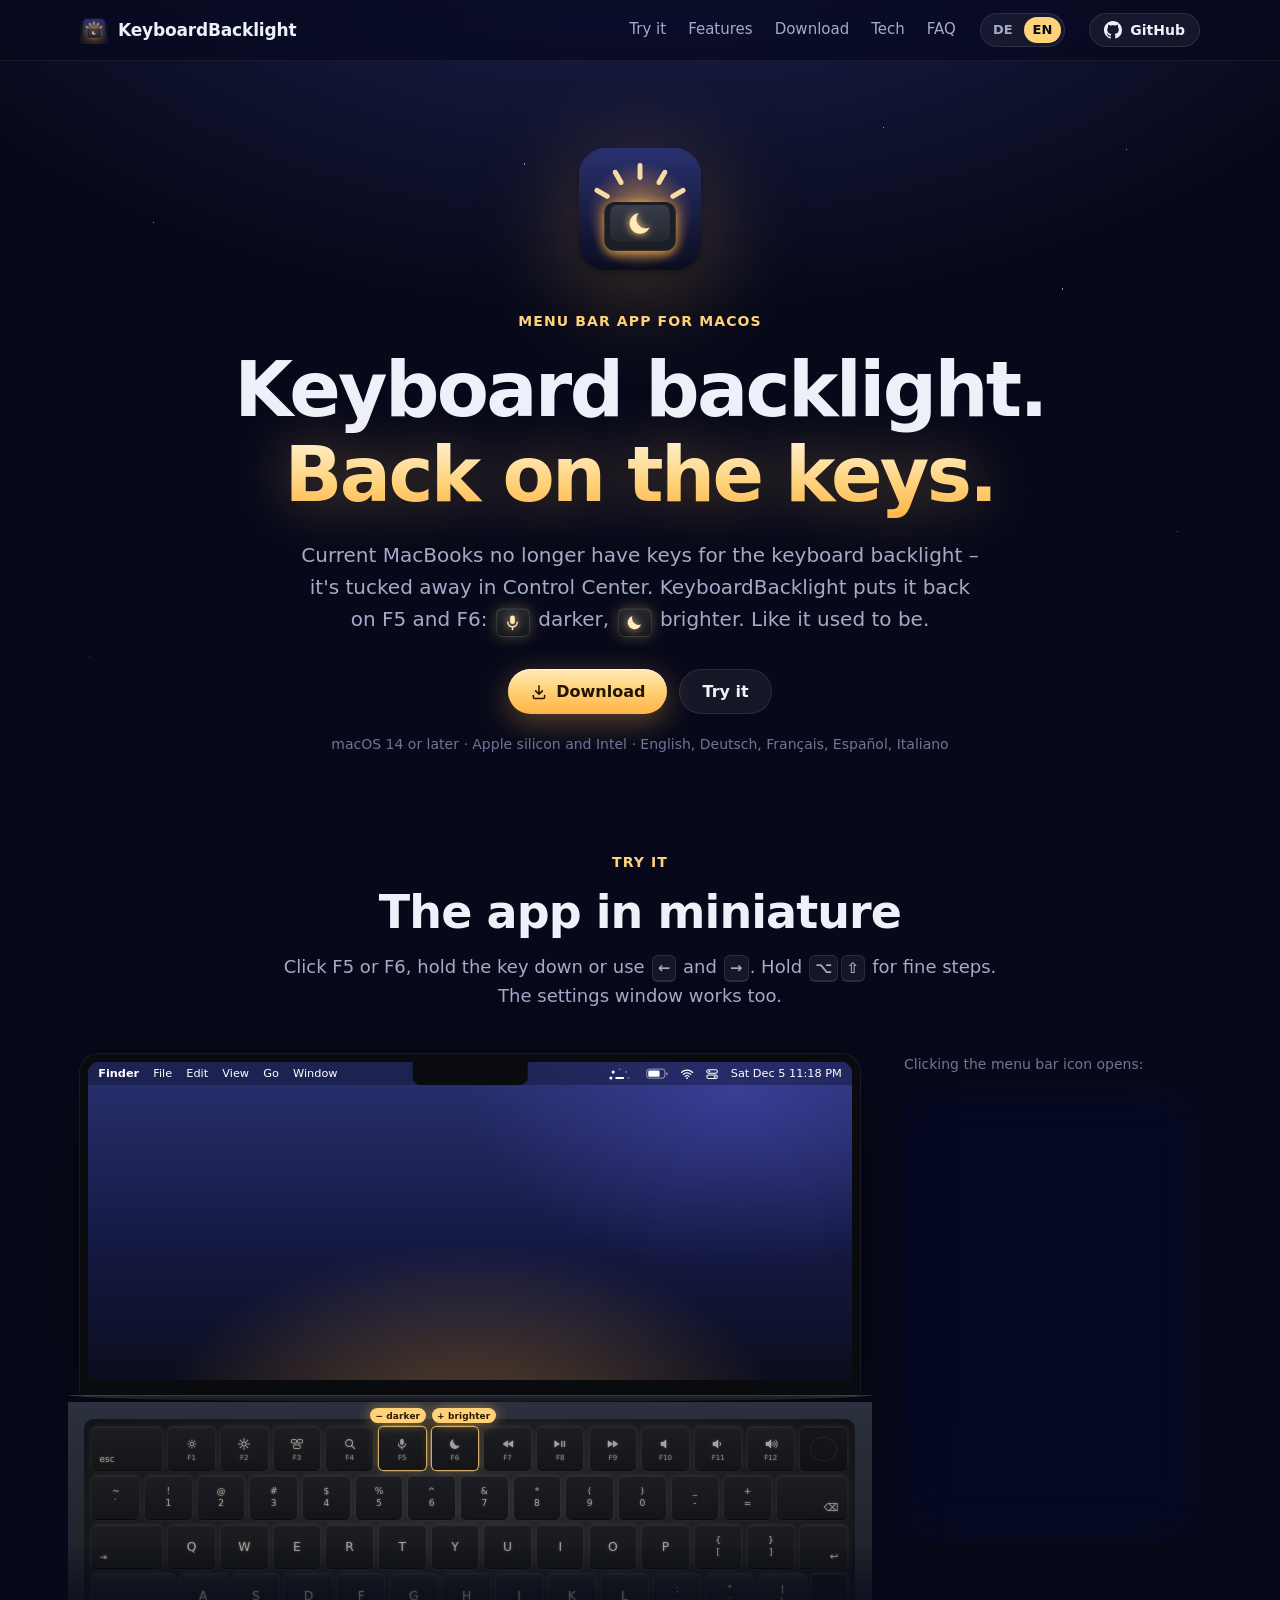
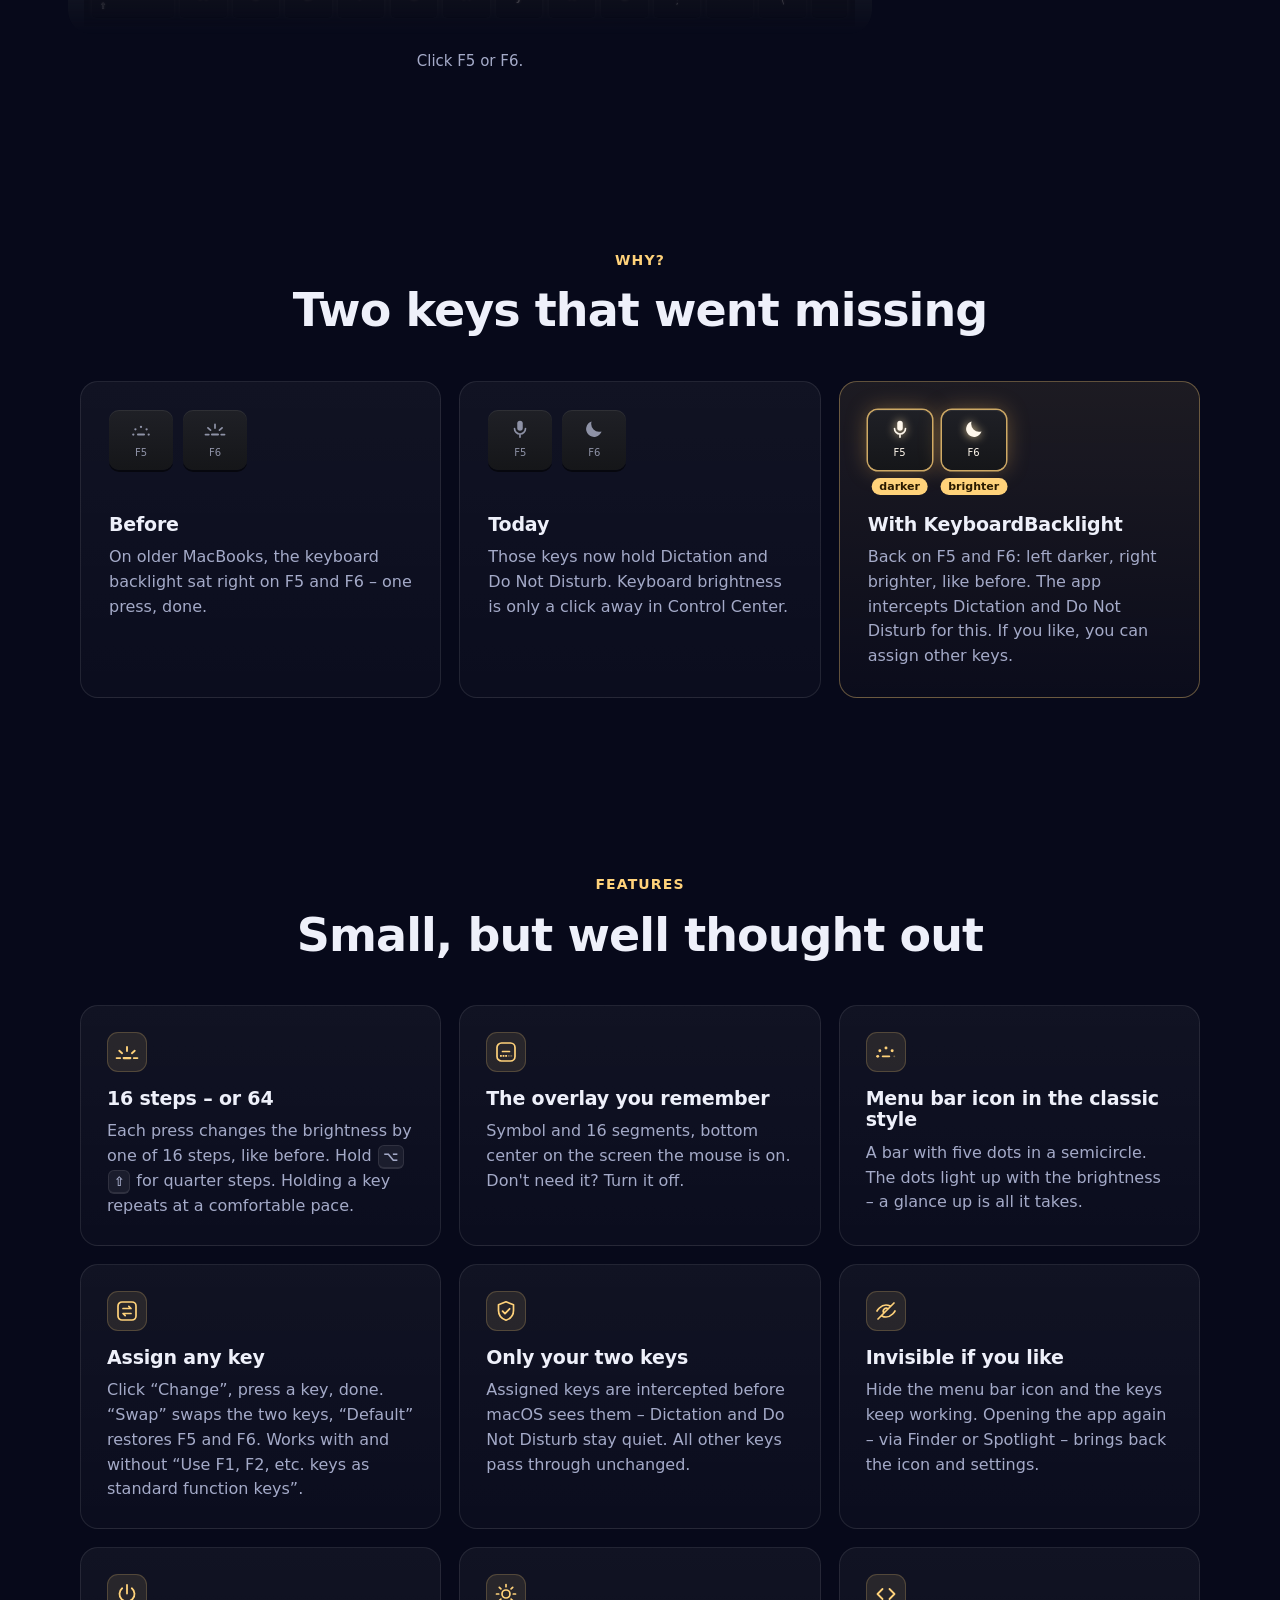
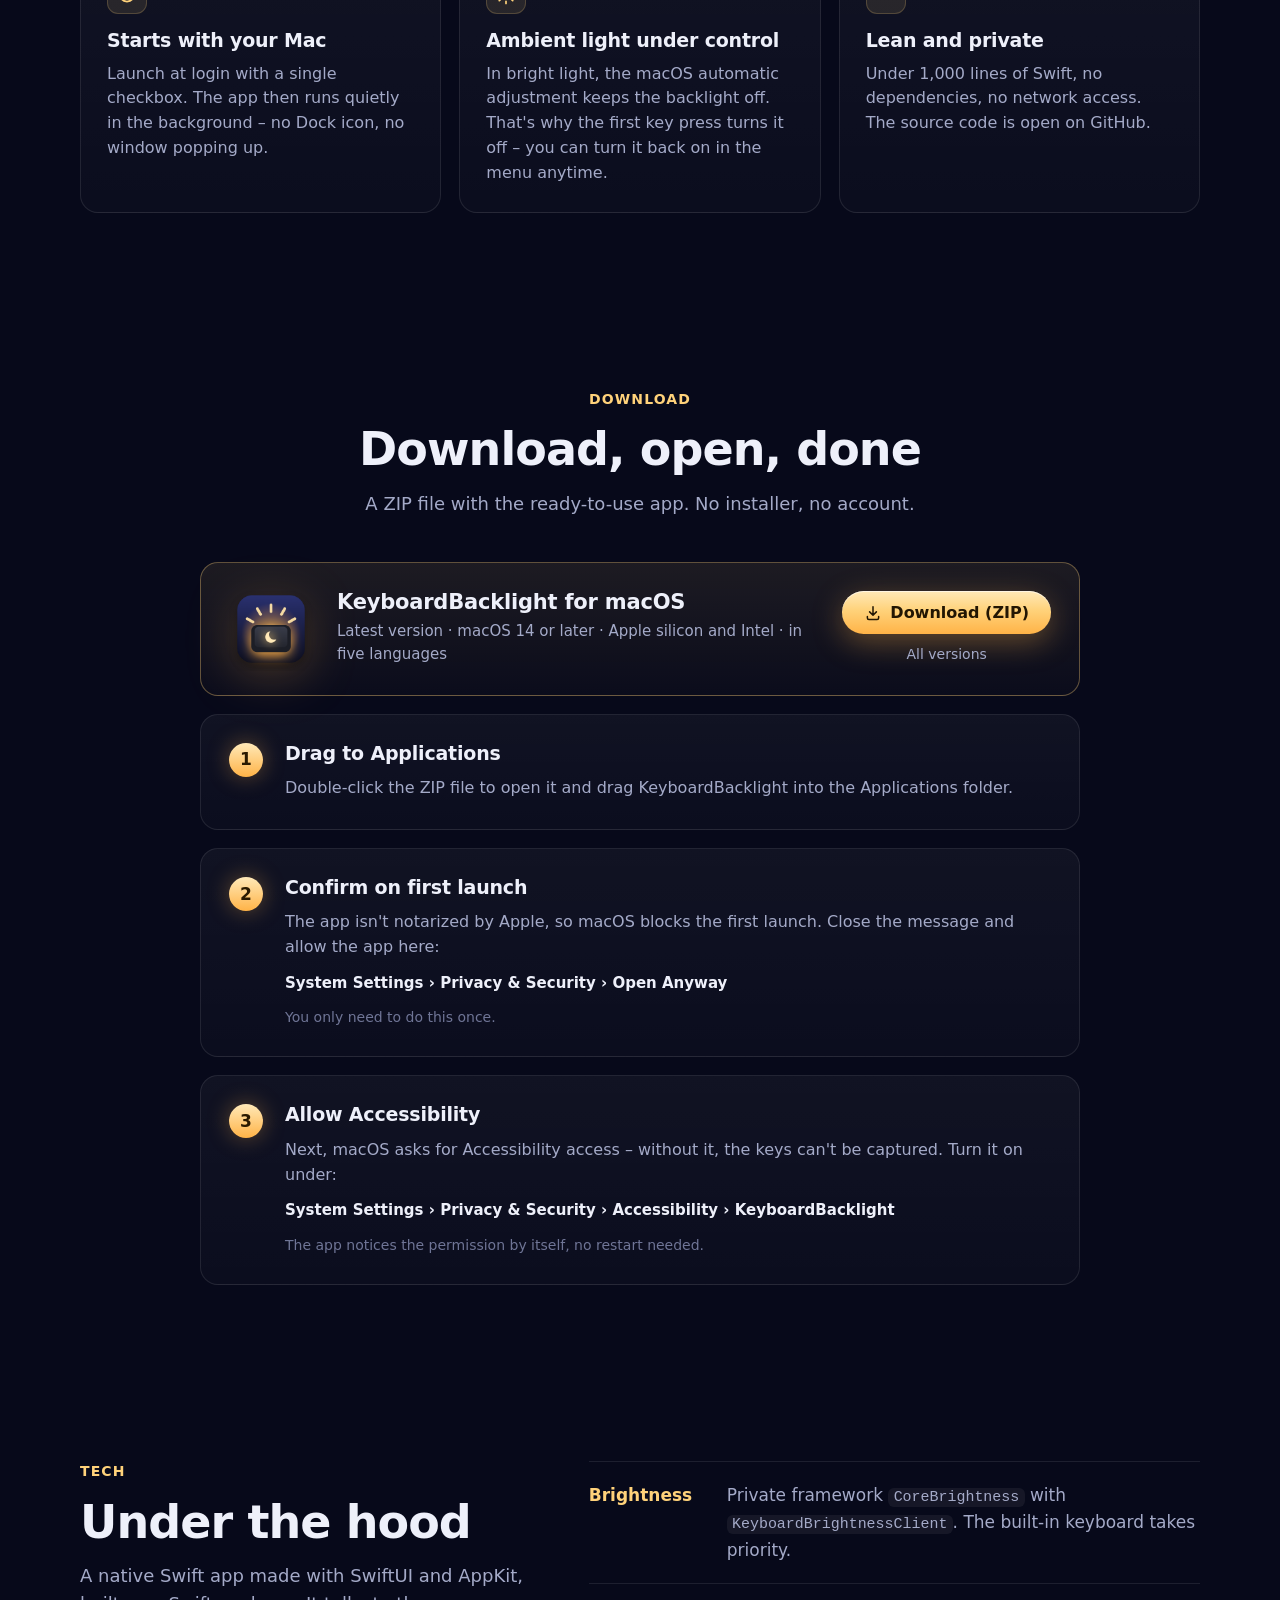
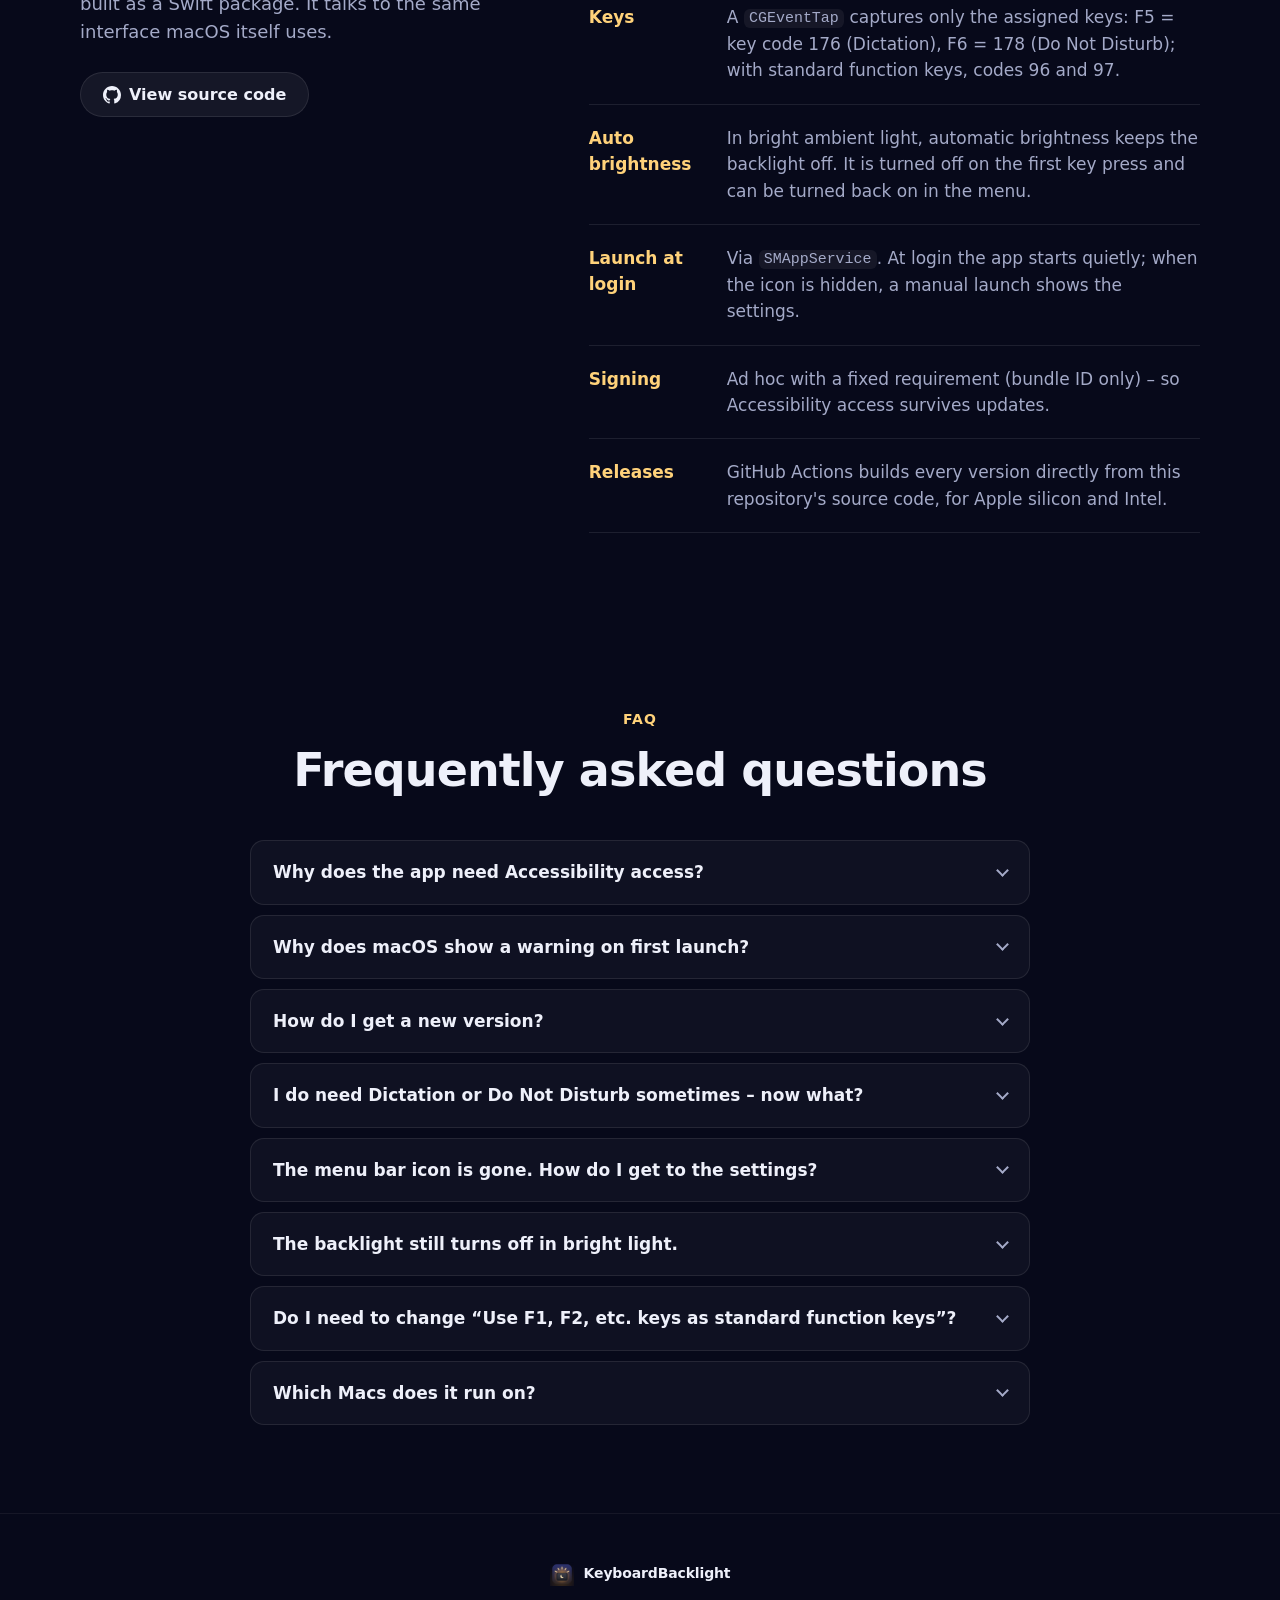
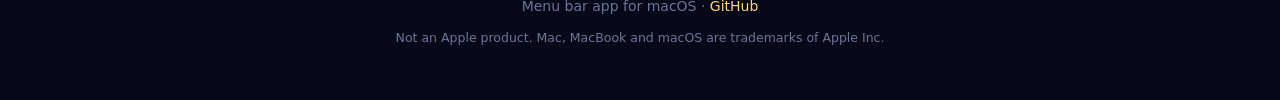
==== docs/en/index.html @ 0c3c6a60 "Close settings on outside click, bilingual website, remove video App: - Remove the Close button; cli" ====
<!doctype html>
<html lang="en">
<head>
  <meta charset="utf-8">
  <meta name="viewport" content="width=device-width, initial-scale=1">
  <title>KeyboardBacklight – Keyboard backlight on the keys for macOS</title>
  <meta name="description" content="Menu bar app for macOS: control the keyboard backlight with keys again – F5 darker, F6 brighter. 16 steps, the overlay you remember, keys can be reassigned.">
  <meta name="theme-color" content="#07091a">
  <meta name="color-scheme" content="dark">
  <link rel="icon" type="image/png" href="../img/favicon-64.png">
  <link rel="apple-touch-icon" href="../img/icon-256.png">
  <meta property="og:type" content="website">
  <meta property="og:locale" content="en_US">
  <meta property="og:title" content="KeyboardBacklight – Keyboard backlight. Back on the keys.">
  <meta property="og:description" content="Menu bar app for macOS: F5 darker, F6 brighter – like it used to be.">
  <meta property="og:image" content="https://achirus-code.github.io/KeyboardBacklight/img/og.png">
  <meta name="twitter:card" content="summary_large_image">
  <link rel="canonical" href="https://achirus-code.github.io/KeyboardBacklight/en/">
  <link rel="alternate" hreflang="de" href="https://achirus-code.github.io/KeyboardBacklight/">
  <link rel="alternate" hreflang="en" href="https://achirus-code.github.io/KeyboardBacklight/en/">
  <link rel="alternate" hreflang="x-default" href="https://achirus-code.github.io/KeyboardBacklight/en/">
  <link rel="stylesheet" href="../style.css">
  <script src="../app.js" defer></script>
</head>
<body>

<!-- Symbols (based on the MacBook key legends) -->
<svg class="sprite" aria-hidden="true" xmlns="http://www.w3.org/2000/svg">
  <symbol id="i-sun-sm" viewBox="0 0 24 24"><circle cx="12" cy="12" r="3.2" fill="none" stroke="currentColor" stroke-width="1.8"/><g fill="currentColor"><circle cx="12" cy="5.4" r="1.1"/><circle cx="12" cy="18.6" r="1.1"/><circle cx="5.4" cy="12" r="1.1"/><circle cx="18.6" cy="12" r="1.1"/><circle cx="7.3" cy="7.3" r="1.1"/><circle cx="16.7" cy="16.7" r="1.1"/><circle cx="7.3" cy="16.7" r="1.1"/><circle cx="16.7" cy="7.3" r="1.1"/></g></symbol>
  <symbol id="i-sun-lg" viewBox="0 0 24 24"><circle cx="12" cy="12" r="3.6" fill="none" stroke="currentColor" stroke-width="1.8"/><path d="M12 2.5v3M12 18.5v3M2.5 12h3M18.5 12h3M5.3 5.3l2.1 2.1M16.6 16.6l2.1 2.1M5.3 18.7l2.1-2.1M16.6 7.4l2.1-2.1" stroke="currentColor" stroke-width="1.8" stroke-linecap="round"/></symbol>
  <symbol id="i-mission" viewBox="0 0 24 24"><g fill="none" stroke="currentColor" stroke-width="1.7" stroke-linejoin="round"><rect x="2.5" y="4.5" width="8.5" height="6" rx="1.2"/><rect x="13" y="4.5" width="8.5" height="6" rx="1.2"/><rect x="6.5" y="13.5" width="11" height="6.5" rx="1.2"/></g></symbol>
  <symbol id="i-search" viewBox="0 0 24 24"><circle cx="10.5" cy="10.5" r="6" fill="none" stroke="currentColor" stroke-width="1.9"/><path d="M15 15l5 5" stroke="currentColor" stroke-width="2.2" stroke-linecap="round"/></symbol>
  <symbol id="i-mic" viewBox="0 0 24 24"><rect x="9" y="3" width="6" height="11" rx="3" fill="currentColor"/><path d="M6 11.5a6 6 0 0 0 12 0M12 17.5V21" fill="none" stroke="currentColor" stroke-width="1.8" stroke-linecap="round"/></symbol>
  <symbol id="i-moon" viewBox="0 0 24 24"><path d="M20.2 14.6A8.6 8.6 0 0 1 9.4 3.8a8.6 8.6 0 1 0 10.8 10.8z" fill="currentColor"/></symbol>
  <symbol id="i-rewind" viewBox="0 0 24 24"><path d="M11.5 6.5v11L3.5 12zM20.5 6.5v11L12.5 12z" fill="currentColor" stroke="currentColor" stroke-width="1" stroke-linejoin="round"/></symbol>
  <symbol id="i-playpause" viewBox="0 0 24 24"><path d="M3 6.5v11L11 12z" fill="currentColor" stroke="currentColor" stroke-linejoin="round"/><rect x="14" y="6.5" width="2.4" height="11" rx=".6" fill="currentColor"/><rect x="18.6" y="6.5" width="2.4" height="11" rx=".6" fill="currentColor"/></symbol>
  <symbol id="i-forward" viewBox="0 0 24 24"><path d="M3.5 6.5v11l8-5.5zM12.5 6.5v11l8-5.5z" fill="currentColor" stroke="currentColor" stroke-width="1" stroke-linejoin="round"/></symbol>
  <symbol id="i-speaker" viewBox="0 0 24 24"><path d="M3.5 9.2h3.6L12 5v14l-4.9-4.2H3.5z" fill="currentColor" stroke="currentColor" stroke-linejoin="round"/></symbol>
  <symbol id="i-vol-down" viewBox="0 0 24 24"><use href="#i-speaker"/><path d="M15.5 9.3a4 4 0 0 1 0 5.4" fill="none" stroke="currentColor" stroke-width="1.8" stroke-linecap="round"/></symbol>
  <symbol id="i-vol-up" viewBox="0 0 24 24"><use href="#i-speaker"/><path d="M15.2 9.5a3.6 3.6 0 0 1 0 5M17.8 7.3a6.8 6.8 0 0 1 0 9.4M20.3 5.2a9.8 9.8 0 0 1 0 13.6" fill="none" stroke="currentColor" stroke-width="1.6" stroke-linecap="round"/></symbol>
  <symbol id="i-light-min" viewBox="0 0 24 24"><rect x="7.6" y="17" width="8.8" height="2.2" rx="1.1" fill="currentColor"/><g fill="currentColor"><circle cx="3.6" cy="18.1" r="1.25"/><circle cx="5.9" cy="12.4" r="1.25"/><circle cx="12" cy="9.7" r="1.25"/><circle cx="18.1" cy="12.4" r="1.25"/><circle cx="20.4" cy="18.1" r="1.25"/></g></symbol>
  <symbol id="i-light-max" viewBox="0 0 24 24"><rect x="7.6" y="17" width="8.8" height="2.2" rx="1.1" fill="currentColor"/><path d="M5.2 18.1H1.6M7.1 13.2L4.3 10.7M12 11V7M16.9 13.2l2.8-2.5M18.8 18.1h3.6" stroke="currentColor" stroke-width="1.9" stroke-linecap="round"/></symbol>
  <symbol id="i-wifi" viewBox="0 0 24 24"><path d="M2.5 9.3a13.5 13.5 0 0 1 19 0M5.6 12.6a9 9 0 0 1 12.8 0M8.7 15.8a4.6 4.6 0 0 1 6.6 0" fill="none" stroke="currentColor" stroke-width="2" stroke-linecap="round"/><circle cx="12" cy="19" r="1.5" fill="currentColor"/></symbol>
  <symbol id="i-battery" viewBox="0 0 30 16"><rect x="1" y="2" width="24" height="12" rx="3.4" fill="none" stroke="currentColor" stroke-width="1.3" opacity=".55"/><rect x="3" y="4" width="15" height="8" rx="1.6" fill="currentColor"/><path d="M26.8 6v4a2 2 0 0 0 0-4z" fill="currentColor" opacity=".55"/></symbol>
  <symbol id="i-cc" viewBox="0 0 24 24"><g fill="none" stroke="currentColor" stroke-width="1.7"><rect x="3" y="4.5" width="18" height="6" rx="3"/><rect x="3" y="13.5" width="18" height="6" rx="3"/></g><circle cx="7.5" cy="7.5" r="1.6" fill="currentColor"/><circle cx="16.5" cy="16.5" r="1.6" fill="currentColor"/></symbol>
  <symbol id="i-github" viewBox="0 0 16 16"><path fill="currentColor" d="M8 0C3.58 0 0 3.58 0 8c0 3.54 2.29 6.53 5.47 7.59.4.07.55-.17.55-.38 0-.19-.01-.82-.01-1.49-2.01.37-2.53-.49-2.69-.94-.09-.23-.48-.94-.82-1.13-.28-.15-.68-.52-.01-.53.63-.01 1.08.58 1.23.82.72 1.21 1.87.87 2.33.66.07-.52.28-.87.51-1.07-1.78-.2-3.64-.89-3.64-3.95 0-.87.31-1.59.82-2.15-.08-.2-.36-1.02.08-2.12 0 0 .67-.21 2.2.82.64-.18 1.32-.27 2-.27.68 0 1.36.09 2 .27 1.53-1.04 2.2-.82 2.2-.82.44 1.1.16 1.92.08 2.12.51.56.82 1.27.82 2.15 0 3.07-1.87 3.75-3.65 3.95.29.25.54.73.54 1.48 0 1.07-.01 1.93-.01 2.2 0 .21.15.46.55.38A8.013 8.013 0 0 0 16 8c0-4.42-3.58-8-8-8z"/></symbol>
  <symbol id="i-download" viewBox="0 0 24 24"><path d="M12 3.5v11M7.5 10.5L12 15l4.5-4.5M4.5 16.5v2a2 2 0 0 0 2 2h11a2 2 0 0 0 2-2v-2" fill="none" stroke="currentColor" stroke-width="2" stroke-linecap="round" stroke-linejoin="round"/></symbol>
</svg>

<header class="nav">
  <div class="wrap nav-inner">
    <a class="brand" href="#top" aria-label="KeyboardBacklight – back to top">
      <img src="../img/favicon-64.png" alt="" width="28" height="28">
      <span>KeyboardBacklight</span>
    </a>
    <nav class="nav-links" aria-label="Sections">
      <a href="#demo">Try it</a>
      <a href="#funktionen">Features</a>
      <a href="#download">Download</a>
      <a href="#technik">Tech</a>
      <a href="#faq">FAQ</a>
    </nav>
    <div class="lang-switch" role="group" aria-label="Language">
      <a href="../" hreflang="de" lang="de" data-lang="de">DE</a>
      <a href="./" hreflang="en" lang="en" aria-current="page" data-lang="en">EN</a>
    </div>
    <a class="btn btn-ghost btn-sm" href="https://github.com/achirus-code/KeyboardBacklight" aria-label="GitHub">
      <svg class="ic" aria-hidden="true"><use href="#i-github"/></svg><span>GitHub</span>
    </a>
  </div>
</header>

<main id="top">

  <section class="hero">
    <div class="stars" aria-hidden="true"></div>
    <div class="wrap hero-inner">
      <img class="hero-icon" src="../img/icon-512.png" alt="KeyboardBacklight app icon: a glowing key with a moon" width="152" height="152">
      <p class="eyebrow">Menu bar app for macOS</p>
      <h1>Keyboard backlight.<br><span class="glow-text">Back on the keys.</span></h1>
      <p class="lead">
        Current MacBooks no longer have keys for the keyboard backlight – it's tucked away in Control Center.
        KeyboardBacklight puts it back on F5 and F6:
        <kbd class="kc" title="F5 (Dictation)"><svg aria-hidden="true"><use href="#i-mic"/></svg><span class="sr">F5</span></kbd> darker,
        <kbd class="kc" title="F6 (Do Not Disturb)"><svg aria-hidden="true"><use href="#i-moon"/></svg><span class="sr">F6</span></kbd> brighter.
        Like it used to be.
      </p>
      <div class="cta">
        <a class="btn btn-primary" href="#download"><svg class="ic" aria-hidden="true"><use href="#i-download"/></svg><span>Download</span></a>
        <a class="btn btn-ghost" href="#demo">Try it</a>
      </div>
      <p class="meta">macOS 14 or later · Apple silicon and Intel · English, Deutsch, Français, Español, Italiano</p>
    </div>
  </section>

  <section id="demo" class="section demo-section">
    <div class="wrap">
      <header class="section-head">
        <p class="eyebrow">Try it</p>
        <h2>The app in miniature</h2>
        <p>Click F5 or F6, hold the key down or use <kbd class="k">←</kbd> and <kbd class="k">→</kbd>.
          Hold <kbd class="k">⌥</kbd><kbd class="k">⇧</kbd> for fine steps. The settings window works too.</p>
      </header>

      <div class="demo">
        <div class="device" id="device">
          <div class="screen">
            <div class="menubar">
              <div class="mb-left">
                <strong>Finder</strong><span>File</span><span>Edit</span><span class="mb-extra">View</span><span class="mb-extra">Go</span><span class="mb-extra">Window</span>
              </div>
              <div class="notch" aria-hidden="true"></div>
              <div class="mb-right">
                <button class="mb-app" id="mb-app" type="button" aria-label="KeyboardBacklight in the menu bar – show settings">
                  <svg id="mb-icon" viewBox="0 0 22 16" aria-hidden="true"></svg>
                </button>
                <svg class="mb-ic mb-bat mb-extra" aria-hidden="true"><use href="#i-battery"/></svg>
                <svg class="mb-ic mb-sq" aria-hidden="true"><use href="#i-wifi"/></svg>
                <svg class="mb-ic mb-sq mb-extra" aria-hidden="true"><use href="#i-cc"/></svg>
                <span class="mb-clock"><span class="mb-extra" id="mb-date">Sat Sep 26</span> <span id="mb-time">9:41 AM</span></span>
              </div>
            </div>
            <div class="hud" id="hud" aria-hidden="true">
              <svg class="hud-ic"><use id="hud-use" href="#i-light-max"/></svg>
              <div class="hud-bar" id="hud-bar"></div>
            </div>
          </div>
          <div class="hinge" aria-hidden="true"></div>
          <div class="deck">
            <div class="kb" id="kb" role="group" aria-label="MacBook keyboard (preview)"></div>
          </div>
          <p class="demo-status" id="demo-status" aria-live="polite">Click F5 or F6.</p>
        </div>

        <aside class="popover-wrap">
          <p class="popover-caption">Clicking the menu bar icon opens:</p>
          <div class="popover" id="popover" aria-label="KeyboardBacklight settings (preview)" role="group">
            <div class="po-row po-head">
              <strong>Keyboard Backlight</strong>
              <label class="switch" title="Capture keys on/off">
                <input type="checkbox" id="opt-enabled" role="switch" checked aria-label="Capture keys">
                <span class="switch-track"></span>
              </label>
            </div>

            <div class="po-row po-slider">
              <svg class="po-ic" aria-hidden="true"><use href="#i-light-min"/></svg>
              <input type="range" id="opt-brightness" min="0" max="1" step="0.001" value="0.375" aria-label="Brightness">
              <svg class="po-ic" aria-hidden="true"><use href="#i-light-max"/></svg>
              <output id="opt-pct" for="opt-brightness">38 %</output>
            </div>

            <label class="check" title="In bright light, macOS then turns the backlight off completely. Pressing a key turns the automatic adjustment off.">
              <input type="checkbox" id="opt-auto"><span class="box"></span>Adjust to ambient light
            </label>

            <hr>

            <strong class="po-sub">Keys</strong>
            <div class="keyrow">
              <span class="keyrow-title">Darker</span>
              <span class="keyrow-label" id="label-darker">Dictation 🎙, F5</span>
              <button type="button" class="mbtn mbtn-sm" data-learn="darker">Change</button>
            </div>
            <div class="keyrow">
              <span class="keyrow-title">Brighter</span>
              <span class="keyrow-label" id="label-brighter">Do Not Disturb 🌙, F6</span>
              <button type="button" class="mbtn mbtn-sm" data-learn="brighter">Change</button>
            </div>
            <div class="po-buttons">
              <button type="button" class="mbtn mbtn-sm" id="btn-swap">Swap</button>
              <button type="button" class="mbtn mbtn-sm" id="btn-reset">Default</button>
            </div>
            <p class="po-caption">Hold ⌥⇧ for finer steps</p>

            <hr>

            <label class="check"><input type="checkbox" id="opt-hud" checked><span class="box"></span>Show overlay when changing</label>
            <div>
              <label class="check"><input type="checkbox" id="opt-hide"><span class="box"></span>Hide menu bar icon</label>
              <p class="po-caption po-indent">To bring it back, open the app again (Finder, Spotlight).</p>
            </div>
            <label class="check"><input type="checkbox" id="opt-login"><span class="box"></span>Launch at login</label>

            <hr>

            <div class="po-buttons po-footer">
              <button type="button" class="mbtn" id="btn-quit">Quit</button>
            </div>
          </div>
        </aside>
      </div>
    </div>
  </section>

  <section id="warum" class="section">
    <div class="wrap">
      <header class="section-head">
        <p class="eyebrow">Why?</p>
        <h2>Two keys that went missing</h2>
      </header>
      <div class="story">
        <article class="card story-card">
          <div class="story-keys">
            <span class="fk"><svg aria-hidden="true"><use href="#i-light-min"/></svg><small>F5</small></span>
            <span class="fk"><svg aria-hidden="true"><use href="#i-light-max"/></svg><small>F6</small></span>
          </div>
          <h3>Before</h3>
          <p>On older MacBooks, the keyboard backlight sat right on F5 and F6 – one press, done.</p>
        </article>
        <article class="card story-card">
          <div class="story-keys">
            <span class="fk"><svg aria-hidden="true"><use href="#i-mic"/></svg><small>F5</small></span>
            <span class="fk"><svg aria-hidden="true"><use href="#i-moon"/></svg><small>F6</small></span>
          </div>
          <h3>Today</h3>
          <p>Those keys now hold Dictation and Do Not Disturb. Keyboard brightness is only a click away in Control Center.</p>
        </article>
        <article class="card story-card story-card-hl">
          <div class="story-keys">
            <span class="fk fk-lit"><svg aria-hidden="true"><use href="#i-mic"/></svg><small>F5</small><em>darker</em></span>
            <span class="fk fk-lit"><svg aria-hidden="true"><use href="#i-moon"/></svg><small>F6</small><em>brighter</em></span>
          </div>
          <h3>With KeyboardBacklight</h3>
          <p>Back on F5 and F6: left darker, right brighter, like before. The app intercepts Dictation and Do Not Disturb for this. If you like, you can assign other keys.</p>
        </article>
      </div>
    </div>
  </section>

  <section id="funktionen" class="section">
    <div class="wrap">
      <header class="section-head">
        <p class="eyebrow">Features</p>
        <h2>Small, but well thought out</h2>
      </header>
      <div class="features">
        <article class="card feature">
          <svg class="f-ic" aria-hidden="true"><use href="#i-light-max"/></svg>
          <h3>16 steps – or 64</h3>
          <p>Each press changes the brightness by one of 16 steps, like before. Hold <kbd class="k">⌥</kbd><kbd class="k">⇧</kbd> for quarter steps. Holding a key repeats at a comfortable pace.</p>
        </article>
        <article class="card feature">
          <svg class="f-ic" viewBox="0 0 24 24" aria-hidden="true"><rect x="3" y="3" width="18" height="18" rx="4.5" fill="none" stroke="currentColor" stroke-width="1.7"/><path d="M8.5 11.5h7" stroke="currentColor" stroke-width="1.7" stroke-linecap="round"/><g fill="currentColor"><rect x="6" y="15" width="1.8" height="1.8"/><rect x="8.6" y="15" width="1.8" height="1.8"/><rect x="11.2" y="15" width="1.8" height="1.8"/><rect x="13.8" y="15" width="1.8" height="1.8" opacity=".35"/><rect x="16.4" y="15" width="1.8" height="1.8" opacity=".35"/></g></svg>
          <h3>The overlay you remember</h3>
          <p>Symbol and 16 segments, bottom center on the screen the mouse is on. Don't need it? Turn it off.</p>
        </article>
        <article class="card feature">
          <svg class="f-ic" viewBox="0 0 22 16" aria-hidden="true" data-menubar-icon="0.8"></svg>
          <h3>Menu bar icon in the classic style</h3>
          <p>A bar with five dots in a semicircle. The dots light up with the brightness – a glance up is all it takes.</p>
        </article>
        <article class="card feature">
          <svg class="f-ic" viewBox="0 0 24 24" aria-hidden="true"><rect x="3" y="3" width="18" height="18" rx="4" fill="none" stroke="currentColor" stroke-width="1.7"/><path d="M8 9.5h8l-2.2-2.2M16 14.5H8l2.2 2.2" fill="none" stroke="currentColor" stroke-width="1.7" stroke-linecap="round" stroke-linejoin="round"/></svg>
          <h3>Assign any key</h3>
          <p>Click “Change”, press a key, done. “Swap” swaps the two keys, “Default” restores F5 and F6. Works with and without “Use F1, F2, etc. keys as standard function keys”.</p>
        </article>
        <article class="card feature">
          <svg class="f-ic" viewBox="0 0 24 24" aria-hidden="true"><path d="M12 2.8l7.5 3v5.6c0 4.6-3.1 8.2-7.5 9.8-4.4-1.6-7.5-5.2-7.5-9.8V5.8z" fill="none" stroke="currentColor" stroke-width="1.7" stroke-linejoin="round"/><path d="M8.6 12.2l2.4 2.4 4.6-4.8" fill="none" stroke="currentColor" stroke-width="1.8" stroke-linecap="round" stroke-linejoin="round"/></svg>
          <h3>Only your two keys</h3>
          <p>Assigned keys are intercepted before macOS sees them – Dictation and Do Not Disturb stay quiet. All other keys pass through unchanged.</p>
        </article>
        <article class="card feature">
          <svg class="f-ic" viewBox="0 0 24 24" aria-hidden="true"><path d="M3 12s3.3-6 9-6c1.6 0 3 .5 4.2 1.1M21 12s-3.3 6-9 6c-1.6 0-3-.5-4.2-1.1M9.9 14.1A3 3 0 0 1 14.1 9.9M4 20L20 4" fill="none" stroke="currentColor" stroke-width="1.7" stroke-linecap="round"/></svg>
          <h3>Invisible if you like</h3>
          <p>Hide the menu bar icon and the keys keep working. Opening the app again – via Finder or Spotlight – brings back the icon and settings.</p>
        </article>
        <article class="card feature">
          <svg class="f-ic" viewBox="0 0 24 24" aria-hidden="true"><path d="M12 3v8.5M7.2 6.3a7.5 7.5 0 1 0 9.6 0" fill="none" stroke="currentColor" stroke-width="1.8" stroke-linecap="round"/></svg>
          <h3>Starts with your Mac</h3>
          <p>Launch at login with a single checkbox. The app then runs quietly in the background – no Dock icon, no window popping up.</p>
        </article>
        <article class="card feature">
          <svg class="f-ic" viewBox="0 0 24 24" aria-hidden="true"><circle cx="12" cy="12" r="4" fill="none" stroke="currentColor" stroke-width="1.7"/><path d="M12 2.5v2.2M12 19.3v2.2M2.5 12h2.2M19.3 12h2.2M5.3 5.3l1.6 1.6M17.1 17.1l1.6 1.6M5.3 18.7l1.6-1.6M17.1 6.9l1.6-1.6" stroke="currentColor" stroke-width="1.7" stroke-linecap="round"/></svg>
          <h3>Ambient light under control</h3>
          <p>In bright light, the macOS automatic adjustment keeps the backlight off. That's why the first key press turns it off – you can turn it back on in the menu anytime.</p>
        </article>
        <article class="card feature">
          <svg class="f-ic" viewBox="0 0 24 24" aria-hidden="true"><path d="M8.5 7L3.5 12l5 5M15.5 7l5 5-5 5" fill="none" stroke="currentColor" stroke-width="1.8" stroke-linecap="round" stroke-linejoin="round"/></svg>
          <h3>Lean and private</h3>
          <p>Under 1,000 lines of Swift, no dependencies, no network access. The source code is open on GitHub.</p>
        </article>
      </div>
    </div>
  </section>

  <section id="download" class="section">
    <div class="wrap">
      <header class="section-head">
        <p class="eyebrow">Download</p>
        <h2>Download, open, done</h2>
        <p>A ZIP file with the ready-to-use app. No installer, no account.</p>
      </header>
      <div class="card download">
        <img src="../img/icon-256.png" alt="" width="84" height="84">
        <div class="download-text">
          <h3>KeyboardBacklight for macOS</h3>
          <p>Latest version · macOS 14 or later · Apple silicon and Intel · in five languages</p>
        </div>
        <div class="download-actions">
          <a class="btn btn-primary" href="https://github.com/achirus-code/KeyboardBacklight/releases/latest/download/KeyboardBacklight.zip"><svg class="ic" aria-hidden="true"><use href="#i-download"/></svg><span>Download (ZIP)</span></a>
          <a class="download-more" href="https://github.com/achirus-code/KeyboardBacklight/releases">All versions</a>
        </div>
      </div>
      <ol class="steps">
        <li class="card step">
          <span class="step-n">1</span>
          <div class="step-body">
            <h3>Drag to Applications</h3>
            <p>Double-click the ZIP file to open it and drag KeyboardBacklight into the Applications folder.</p>
          </div>
        </li>
        <li class="card step">
          <span class="step-n">2</span>
          <div class="step-body">
            <h3>Confirm on first launch</h3>
            <p>The app isn't notarized by Apple, so macOS blocks the first launch. Close the message and allow the app here:</p>
            <p class="path">System Settings › Privacy &amp; Security › Open Anyway</p>
            <p class="hint">You only need to do this once.</p>
          </div>
        </li>
        <li class="card step">
          <span class="step-n">3</span>
          <div class="step-body">
            <h3>Allow Accessibility</h3>
            <p>Next, macOS asks for Accessibility access – without it, the keys can't be captured. Turn it on under:</p>
            <p class="path">System Settings › Privacy &amp; Security › Accessibility › KeyboardBacklight</p>
            <p class="hint">The app notices the permission by itself, no restart needed.</p>
          </div>
        </li>
      </ol>
    </div>
  </section>

  <section id="technik" class="section">
    <div class="wrap tech">
      <header class="section-head section-head-left">
        <p class="eyebrow">Tech</p>
        <h2>Under the hood</h2>
        <p>A native Swift app made with SwiftUI and AppKit, built as a Swift package. It talks to the same interface macOS itself uses.</p>
        <a class="btn btn-ghost" href="https://github.com/achirus-code/KeyboardBacklight"><svg class="ic" aria-hidden="true"><use href="#i-github"/></svg><span>View source code</span></a>
      </header>
      <dl class="spec">
        <div><dt>Brightness</dt><dd>Private framework <code>CoreBrightness</code> with <code>KeyboardBrightnessClient</code>. The built-in keyboard takes priority.</dd></div>
        <div><dt>Keys</dt><dd>A <code>CGEventTap</code> captures only the assigned keys: F5 = key code 176 (Dictation), F6 = 178 (Do Not Disturb); with standard function keys, codes 96 and 97.</dd></div>
        <div><dt>Auto brightness</dt><dd>In bright ambient light, automatic brightness keeps the backlight off. It is turned off on the first key press and can be turned back on in the menu.</dd></div>
        <div><dt>Launch at login</dt><dd>Via <code>SMAppService</code>. At login the app starts quietly; when the icon is hidden, a manual launch shows the settings.</dd></div>
        <div><dt>Signing</dt><dd>Ad hoc with a fixed requirement (bundle ID only) – so Accessibility access survives updates.</dd></div>
        <div><dt>Releases</dt><dd>GitHub Actions builds every version directly from this repository's source code, for Apple silicon and Intel.</dd></div>
      </dl>
    </div>
  </section>

  <section id="faq" class="section">
    <div class="wrap wrap-narrow">
      <header class="section-head">
        <p class="eyebrow">FAQ</p>
        <h2>Frequently asked questions</h2>
      </header>
      <div class="faq">
        <details>
          <summary>Why does the app need Accessibility access?</summary>
          <p>It's the only way to capture F5 and F6 before macOS starts Dictation or toggles Do Not Disturb. Only the assigned keys are intercepted, all others pass through unchanged. The app has no network access whatsoever and doesn't store any input.</p>
        </details>
        <details>
          <summary>Why does macOS show a warning on first launch?</summary>
          <p>KeyboardBacklight isn't notarized by Apple – that would require a paid developer account. So macOS only launches the app once you allow it under System Settings › Privacy &amp; Security with “Open Anyway”. The source code is open on GitHub, and every version is built from it automatically.</p>
        </details>
        <details>
          <summary>How do I get a new version?</summary>
          <p>Download the new ZIP file and replace the app in the Applications folder. Accessibility access is kept.</p>
        </details>
        <details>
          <summary>I do need Dictation or Do Not Disturb sometimes – now what?</summary>
          <p>The switch at the top of the settings window pauses capturing at any time. Or simply assign Darker and Brighter to other keys.</p>
        </details>
        <details>
          <summary>The menu bar icon is gone. How do I get to the settings?</summary>
          <p>Just open the app again – via Finder, Spotlight or Launchpad. The icon and settings appear. Clicking outside closes the settings, and the icon disappears again.</p>
        </details>
        <details>
          <summary>The backlight still turns off in bright light.</summary>
          <p>That's the macOS automatic brightness. KeyboardBacklight turns it off on the first key press. If you've turned it back on via “Adjust to ambient light”, it takes over again.</p>
        </details>
        <details>
          <summary>Do I need to change “Use F1, F2, etc. keys as standard function keys”?</summary>
          <p>No. The keys send different signals depending on that setting – the default assignment covers both.</p>
        </details>
        <details>
          <summary>Which Macs does it run on?</summary>
          <p>You need macOS 14 or later and a backlit keyboard. The app is built for Apple silicon and Intel and tested on a MacBook Air M3 with macOS 26. If it can't find a keyboard backlight, the settings window shows a notice.</p>
        </details>
      </div>
    </div>
  </section>

</main>

<footer class="footer">
  <div class="wrap footer-inner">
    <a class="brand" href="#top"><img src="../img/favicon-64.png" alt="" width="24" height="24"><span>KeyboardBacklight</span></a>
    <p>Menu bar app for macOS · <a href="https://github.com/achirus-code/KeyboardBacklight">GitHub</a></p>
    <p class="fine">Not an Apple product. Mac, MacBook and macOS are trademarks of Apple Inc.</p>
  </div>
</footer>

</body>
</html>
---- docs/style.css ----
/* KeyboardBacklight – Website
   Farben aus dem App-Icon: Nachthimmel (Indigo) und warmes Tastenlicht (Bernstein). */

@property --b {
  syntax: "<number>";
  inherits: true;
  initial-value: 0;
}

:root {
  --bg: #07091a;
  --bg-2: #0c1030;
  --indigo: #2a3170;
  --surface: rgb(255 255 255 / 0.035);
  --surface-2: rgb(255 255 255 / 0.06);
  --border: rgb(255 255 255 / 0.09);
  --text: #eef0fa;
  --muted: #a4aac8;
  --faint: #6f7596;
  --amber: #ffd27a;
  --amber-2: #ffb347;
  --glow: #ffe9b8;
  --mac-blue: #0a84ff;
  --radius: 18px;
  --wrap: 1120px;
  --font: -apple-system, BlinkMacSystemFont, "SF Pro Text", "SF Pro Display", system-ui, "Segoe UI", Roboto, "Helvetica Neue", Arial, sans-serif;
  --mono: ui-monospace, "SF Mono", SFMono-Regular, Menlo, Consolas, monospace;
  color-scheme: dark;
}

*, *::before, *::after { box-sizing: border-box; }

html { scroll-behavior: smooth; scroll-padding-top: 72px; -webkit-text-size-adjust: 100%; }

body {
  margin: 0;
  background:
    radial-gradient(1200px 700px at 50% -180px, rgb(42 49 112 / 0.75), transparent 70%),
    var(--bg);
  color: var(--text);
  font: 17px/1.55 var(--font);
  -webkit-font-smoothing: antialiased;
  overflow-x: hidden;
}

img, svg { display: block; }
a { color: var(--amber); text-decoration: none; }
a:hover { text-decoration: underline; }
code { font-family: var(--mono); font-size: 0.88em; background: var(--surface-2); padding: 0.1em 0.35em; border-radius: 6px; }
h1, h2, h3 { margin: 0; line-height: 1.12; letter-spacing: -0.02em; }
p { margin: 0; }
:focus-visible { outline: 2px solid var(--amber); outline-offset: 3px; border-radius: 6px; }

.sprite { position: absolute; width: 0; height: 0; overflow: hidden; }
.sr { position: absolute; width: 1px; height: 1px; overflow: hidden; clip-path: inset(50%); white-space: nowrap; }
.wrap { width: min(var(--wrap), 100% - 32px); margin-inline: auto; }
.wrap-narrow { --wrap: 780px; }
.ic { width: 18px; height: 18px; flex: none; }

/* Tastenkappen im Fließtext */
.kc {
  display: inline-grid; place-items: center;
  width: 1.7em; height: 1.45em; margin: 0 0.1em;
  vertical-align: -0.3em;
  background: linear-gradient(#26272e, #17181c);
  border: 1px solid rgb(255 255 255 / 0.1);
  border-radius: 0.3em;
  box-shadow: 0 0 14px rgb(255 210 122 / 0.28), inset 0 1px 0 rgb(255 255 255 / 0.07);
  color: var(--glow);
}
.kc svg { width: 0.95em; height: 0.95em; filter: drop-shadow(0 0 4px rgb(255 220 160 / 0.8)); }
.k {
  display: inline-block; min-width: 1.6em; padding: 0 0.35em; margin: 0 0.08em;
  font: 600 0.82em/1.6 var(--font); text-align: center;
  background: var(--surface-2); border: 1px solid var(--border); border-bottom-width: 2px; border-radius: 6px;
}

/* Buttons */
.btn {
  display: inline-flex; align-items: center; gap: 8px;
  padding: 12px 22px; border-radius: 999px;
  font-weight: 600; font-size: 16px; line-height: 1.2;
  transition: transform 0.15s, background 0.2s, box-shadow 0.2s;
}
.btn:hover { text-decoration: none; transform: translateY(-1px); }
.btn-primary {
  color: #221603;
  background: linear-gradient(180deg, var(--glow), var(--amber) 45%, var(--amber-2));
  box-shadow: 0 8px 30px rgb(255 179 71 / 0.35), inset 0 1px 0 rgb(255 255 255 / 0.6);
}
.btn-primary:hover { box-shadow: 0 10px 38px rgb(255 179 71 / 0.5), inset 0 1px 0 rgb(255 255 255 / 0.6); }
.btn-ghost { color: var(--text); background: var(--surface-2); border: 1px solid var(--border); }
.btn-ghost:hover { background: rgb(255 255 255 / 0.1); }
.btn-sm { padding: 7px 14px; font-size: 14px; }

/* Navigation */
.nav {
  position: sticky; top: 0; z-index: 20;
  background: rgb(7 9 26 / 0.72);
  backdrop-filter: saturate(160%) blur(16px);
  -webkit-backdrop-filter: saturate(160%) blur(16px);
  border-bottom: 1px solid rgb(255 255 255 / 0.06);
}
.nav-inner { display: flex; align-items: center; gap: 24px; height: 60px; }
.brand { display: inline-flex; align-items: center; gap: 10px; color: var(--text); font-weight: 650; letter-spacing: -0.01em; }
.brand:hover { text-decoration: none; }
.nav-links { display: flex; gap: 22px; margin-left: auto; font-size: 15px; }
/* Sprachwahl DE | EN */
.lang-switch { display: inline-flex; padding: 3px; gap: 2px; border-radius: 999px; background: var(--surface-2); border: 1px solid var(--border); font-size: 13px; font-weight: 600; }
.lang-switch a { padding: 3px 9px; border-radius: 999px; color: var(--muted); }
.lang-switch a:hover { color: var(--text); text-decoration: none; }
.lang-switch a[aria-current] { color: var(--bg); background: var(--amber); }
.nav-links a { color: var(--muted); }
.nav-links a:hover { color: var(--text); text-decoration: none; }
@media (max-width: 820px) {
  .nav-links { display: none; }
  .lang-switch { margin-left: auto; }
}
@media (max-width: 480px) {
  .nav-inner { gap: 12px; }
  .nav-inner > .btn { padding: 7px 9px; }
  .nav-inner > .btn span { display: none; }
}

/* Hero */
.hero { position: relative; padding: 72px 0 40px; text-align: center; overflow: hidden; }
.stars {
  position: absolute; inset: 0; pointer-events: none; opacity: 0.55;
  background-image:
    radial-gradient(1px 1px at 12% 22%, #fff 50%, transparent 51%),
    radial-gradient(1px 1px at 28% 68%, #fff 50%, transparent 51%),
    radial-gradient(1.5px 1.5px at 41% 14%, #fff 50%, transparent 51%),
    radial-gradient(1px 1px at 57% 40%, #fff 50%, transparent 51%),
    radial-gradient(1px 1px at 69% 9%, #fff 50%, transparent 51%),
    radial-gradient(1.5px 1.5px at 83% 31%, #fff 50%, transparent 51%),
    radial-gradient(1px 1px at 92% 64%, #fff 50%, transparent 51%),
    radial-gradient(1px 1px at 7% 81%, #fff 50%, transparent 51%),
    radial-gradient(1px 1px at 76% 83%, #fff 50%, transparent 51%),
    radial-gradient(1.5px 1.5px at 19% 47%, #fff 50%, transparent 51%),
    radial-gradient(1px 1px at 51% 88%, #fff 50%, transparent 51%),
    radial-gradient(1px 1px at 88% 12%, #fff 50%, transparent 51%);
  mask-image: linear-gradient(#000 40%, transparent);
  -webkit-mask-image: linear-gradient(#000 40%, transparent);
}
.hero-inner { position: relative; display: flex; flex-direction: column; align-items: center; }
.hero-icon {
  width: 152px; height: 152px; margin-bottom: 26px;
  filter: drop-shadow(0 18px 50px rgb(255 179 71 / 0.28));
  animation: float 7s ease-in-out infinite;
}
@keyframes float { 50% { transform: translateY(-8px); } }
.eyebrow {
  color: var(--amber); font-size: 14px; font-weight: 650;
  letter-spacing: 0.08em; text-transform: uppercase; margin-bottom: 14px;
}
.hero h1 { font-size: clamp(34px, 7.4vw, 76px); font-weight: 750; letter-spacing: -0.035em; hyphens: manual; overflow-wrap: break-word; }
.glow-text {
  background: linear-gradient(180deg, #fff6e0, var(--amber) 60%, var(--amber-2));
  -webkit-background-clip: text; background-clip: text; color: transparent;
  filter: drop-shadow(0 0 28px rgb(255 190 90 / 0.35));
}
.lead { max-width: 690px; margin-top: 22px; color: var(--muted); font-size: clamp(17px, 2.1vw, 20px); line-height: 1.6; }
.cta { display: flex; flex-wrap: wrap; justify-content: center; gap: 12px; margin-top: 32px; }
.meta { margin-top: 20px; color: var(--faint); font-size: 14px; }

/* Abschnitte */
.section { padding: 88px 0; }
.section-head { max-width: 720px; margin: 0 auto 44px; text-align: center; }
.section-head h2 { font-size: clamp(30px, 4.6vw, 46px); font-weight: 720; }
.section-head p:not(.eyebrow) { margin-top: 14px; color: var(--muted); font-size: 18px; }
.section-head-left { text-align: left; margin: 0; }

.card {
  background: linear-gradient(180deg, rgb(255 255 255 / 0.045), rgb(255 255 255 / 0.02));
  border: 1px solid var(--border);
  border-radius: var(--radius);
}
.card h3 { font-size: 19px; font-weight: 650; letter-spacing: -0.01em; }
.card p { color: var(--muted); font-size: 16px; }

/* ——— Demo ——— */
.demo-section { padding-top: 56px; }
.demo {
  display: grid; grid-template-columns: minmax(0, 1fr) 300px; gap: 40px; align-items: start;
}
@media (max-width: 980px) {
  .demo { grid-template-columns: minmax(0, 1fr); justify-items: center; }
  .device { width: 100%; }
}

.device { container: device / inline-size; --b: 0.375; }

.screen {
  position: relative;
  aspect-ratio: 16 / 7;
  border: clamp(5px, 1.1cqi, 10px) solid #0a0b0f;
  border-bottom-width: clamp(8px, 2cqi, 18px);
  border-radius: clamp(10px, 2.4cqi, 22px) clamp(10px, 2.4cqi, 22px) 4px 4px;
  overflow: hidden;
  background:
    radial-gradient(60% 90% at 50% 120%, rgb(255 179 71 / 0.35), transparent 70%),
    radial-gradient(50% 80% at 85% 10%, rgb(94 92 230 / 0.35), transparent 70%),
    linear-gradient(180deg, #2a3170 0%, #151a45 55%, #0b0d1e 100%);
  box-shadow: 0 0 0 1px rgb(255 255 255 / 0.08), 0 30px 80px rgb(0 0 0 / 0.5);
  font-size: clamp(8px, 1.45cqi, 13px);
}
.menubar {
  position: relative; display: flex; align-items: center; justify-content: space-between;
  height: 2.05em; padding: 0 0.9em;
  background: rgb(10 12 30 / 0.35);
  backdrop-filter: blur(20px); -webkit-backdrop-filter: blur(20px);
  color: #fff; white-space: nowrap;
}
.mb-left, .mb-right { display: flex; align-items: center; gap: 1.25em; }
.mb-left strong { font-weight: 700; }
.mb-right { gap: 1em; }
.notch {
  position: absolute; left: 50%; top: 0; transform: translateX(-50%);
  width: 15%; height: 100%; background: #0a0b0f; border-radius: 0 0 0.7em 0.7em;
}
.mb-ic { width: 1.35em; height: 1.35em; }
.mb-ic.mb-sq { width: 1.25em; height: 1.25em; }
.mb-ic.mb-bat { width: 2em; }
.mb-app {
  display: grid; place-items: center;
  width: 2.3em; height: 1.6em; padding: 0; border: 0; border-radius: 0.35em;
  background: transparent; color: #fff; cursor: pointer;
}
.mb-app:hover, .mb-app.is-active { background: rgb(255 255 255 / 0.2); }
.mb-app svg { width: 1.9em; height: 1.4em; }
.mb-app[hidden] { display: none; }
@container device (max-width: 560px) {
  .mb-extra { display: none; }
  .mb-left { gap: 0.9em; }
}

.hud {
  position: absolute; left: 50%; bottom: 9%;
  width: 21cqi; aspect-ratio: 1; min-width: 72px;
  transform: translateX(-50%);
  display: flex; flex-direction: column; align-items: center; justify-content: center; gap: 9%;
  border-radius: 11%;
  background: rgb(40 40 48 / 0.62);
  backdrop-filter: blur(24px) saturate(150%); -webkit-backdrop-filter: blur(24px) saturate(150%);
  box-shadow: inset 0 0 0 1px rgb(255 255 255 / 0.08);
  color: #f2f2f5;
  opacity: 0; transition: opacity 0.4s ease;
  pointer-events: none;
}
.hud.is-visible { opacity: 1; transition: none; }
.hud-ic { width: 44%; height: auto; aspect-ratio: 1; }
.hud-bar { display: flex; gap: 1.1%; width: 72%; justify-content: center; }
.hud-bar i { flex: 1; aspect-ratio: 1; background: currentColor; opacity: 0.18; max-width: 7.5%; }
.hud-bar i.on { opacity: 1; }

.hinge {
  height: clamp(4px, 0.9cqi, 8px);
  margin: 0 -1.5%;
  background: linear-gradient(#3a414f, #1c2028);
  border-radius: 0 0 50% 50% / 0 0 100% 100%;
}

.deck {
  position: relative;
  margin: 0 -1.5%;
  padding-top: clamp(10px, 2.2cqi, 22px);
  background: linear-gradient(180deg, #2b313d, #20242d 60%, #1c2028);
  border-radius: 0 0 clamp(12px, 3cqi, 28px) clamp(12px, 3cqi, 28px);
  overflow: hidden;
  display: flex; justify-content: center;
  -webkit-mask-image: linear-gradient(#000 62%, transparent 100%);
  mask-image: linear-gradient(#000 62%, transparent 100%);
}
@container device (max-width: 620px) {
  .deck {
    -webkit-mask-image: linear-gradient(#000 60%, transparent 100%), linear-gradient(90deg, transparent, #000 9%, #000 91%, transparent);
    -webkit-mask-composite: source-in;
    mask-image: linear-gradient(#000 60%, transparent 100%), linear-gradient(90deg, transparent, #000 9%, #000 91%, transparent);
    mask-composite: intersect;
  }
}

/* Tastatur: Breite mindestens 620 px, auf schmalen Bildschirmen mittig um F6/F7 beschnitten */
.kb {
  flex: none;
  width: max(96%, 620px);
  container: kb / inline-size;
  padding-bottom: 8px;
  transition: --b 0.28s ease-out;
}
.kb-inner {
  position: relative;
  display: flex; flex-direction: column; gap: 0.8cqi;
  padding: 1.1cqi;
  background: #121419;
  border-radius: 1.3cqi 1.3cqi 0 0;
  font-size: 1.28cqi;
}
/* Lichtschein unter den Tasten */
.kb-inner::before {
  content: ""; position: absolute; inset: 0; pointer-events: none;
  background: radial-gradient(80% 90% at 50% 40%, rgb(255 244 225 / 0.26), transparent 75%);
  opacity: var(--b);
}
.row { display: flex; gap: 0.8cqi; }
.key {
  --lit: rgb(255 250 240 / calc(0.26 + var(--b) * 0.74));
  position: relative; flex: var(--w, 1) 1 0; min-width: 0;
  height: 5.55cqi;
  padding: 0; border: 0; border-radius: 0.6cqi;
  background: linear-gradient(180deg, #1d1e23, #141519);
  box-shadow:
    inset 0 1px 0 rgb(255 255 255 / 0.06),
    0 0.12cqi 0 rgb(0 0 0 / 0.7),
    0 0 calc(var(--b) * 1.8cqi) rgb(255 240 215 / calc(var(--b) * 0.32));
  color: var(--lit);
  font: 500 1em/1 var(--font);
  text-shadow: 0 0 calc(var(--b) * 0.7em) rgb(255 236 200 / calc(var(--b) * 0.95));
  cursor: pointer;
  -webkit-tap-highlight-color: transparent;
  -webkit-touch-callout: none;
  user-select: none; -webkit-user-select: none;
  touch-action: manipulation;
  transition: transform 0.06s, background 0.1s;
}
.key:focus-visible { outline: 2px solid var(--amber); outline-offset: 1px; }
.key.is-pressed { transform: translateY(0.12cqi); background: linear-gradient(180deg, #17181c, #111215); }
.key .lg { position: absolute; inset: 0; display: flex; align-items: center; justify-content: center; }
.key .lg2 { flex-direction: column; gap: 0.35em; font-size: 0.92em; }
.key .lg-l { justify-content: flex-start; align-items: flex-end; padding: 0 0 0.7em 0.8em; font-size: 0.9em; }
.key .lg-r { justify-content: flex-end; align-items: flex-end; padding: 0 0.8em 0.7em 0; font-size: 1.05em; }
.key .lg-big { font-size: 1.25em; }
.key.fn .lg { flex-direction: column; justify-content: center; gap: 0.3em; }
.key.fn svg {
  width: 1.8cqi; height: 1.8cqi;
  filter: drop-shadow(0 0 calc(var(--b) * 0.5cqi) rgb(255 236 200 / calc(var(--b) * 0.9)));
}
.key.fn small { font-size: 0.72em; opacity: 0.85; }
.key.touchid { cursor: default; background: linear-gradient(180deg, #16171b, #101114); }
.key.touchid::after {
  content: ""; position: absolute; inset: 22%; border-radius: 50%;
  border: 1px solid rgb(255 255 255 / 0.06);
}
/* ISO-Enter über zwei Reihen */
.key.enter-top { border-bottom-left-radius: 0; border-bottom-right-radius: 0; }
.key.enter-top::after {
  content: ""; position: absolute; left: 25.5%; right: 0; top: 100%; height: 0.9cqi;
  background: #141519;
}
.key.enter-bottom { border-top-left-radius: 0; border-top-right-radius: 0; background: #141519; }

/* Belegte Tasten */
.key .tag {
  display: none;
  position: absolute; left: 50%; bottom: calc(100% + 0.55cqi); transform: translateX(-50%);
  padding: 0.18cqi 0.7cqi; border-radius: 99px;
  background: var(--amber); color: #2a1a00;
  font: 700 max(9px, 1.05cqi)/1.35 var(--font); letter-spacing: 0.01em; white-space: nowrap;
  text-shadow: none;
  box-shadow: 0 0 1.6cqi rgb(255 190 90 / 0.55);
  z-index: 2;
}
.key.is-bound { box-shadow: 0 0 0 0.16cqi rgb(255 210 122 / 0.75), 0 0 1.6cqi rgb(255 190 90 / 0.35), inset 0 1px 0 rgb(255 255 255 / 0.06); }
.key.is-bound .tag { display: block; }
.key.enter-bottom .tag { display: none !important; }
.key.tag-left .tag { left: auto; right: 0; transform: none; }
.key.tag-right .tag { left: 0; transform: none; }
.key.tag-left.tag-right .tag { left: 50%; right: auto; transform: translateX(-50%); }
.kb.is-disabled .key.is-bound { box-shadow: 0 0 0 0.16cqi rgb(255 255 255 / 0.18), inset 0 1px 0 rgb(255 255 255 / 0.06); }
.kb.is-disabled .key .tag { background: #4a4d5a; color: #d7d9e4; box-shadow: none; }
.kb.is-learning .key:not(.touchid):hover { box-shadow: 0 0 0 0.16cqi var(--mac-blue); }
.kb.hint .key.is-bound { animation: pulse 2.2s ease-in-out infinite; }
@keyframes pulse {
  50% { box-shadow: 0 0 0 0.3cqi rgb(255 210 122 / 0.9), 0 0 3cqi rgb(255 190 90 / 0.6), inset 0 1px 0 rgb(255 255 255 / 0.06); }
}

.demo-status {
  margin-top: 16px; min-height: 1.6em;
  color: var(--muted); font-size: 15px; text-align: center;
}
.demo-status b { color: var(--text); font-weight: 600; }

/* Einstellungsfenster wie in macOS (dunkel) */
.popover-wrap { position: relative; }
.popover-caption { margin: 0 0 10px 4px; color: var(--faint); font-size: 14px; }
.popover {
  width: 300px; padding: 14px;
  display: flex; flex-direction: column; gap: 12px;
  background: rgb(38 38 44 / 0.9);
  backdrop-filter: blur(30px) saturate(160%); -webkit-backdrop-filter: blur(30px) saturate(160%);
  border: 1px solid rgb(255 255 255 / 0.12);
  border-radius: 12px;
  box-shadow: 0 0 0 0.5px rgb(0 0 0 / 0.8), 0 24px 60px rgb(0 0 0 / 0.55);
  color: #e9e9ee;
  font: 13px/1.3 var(--font);
  transition: box-shadow 0.3s;
}
.popover.is-flash { box-shadow: 0 0 0 2px var(--mac-blue), 0 24px 60px rgb(0 0 0 / 0.55); }
.popover strong { font-weight: 700; }
.popover hr { width: 100%; height: 1px; margin: 0; border: 0; background: rgb(255 255 255 / 0.1); }
.po-row { display: flex; align-items: center; gap: 8px; }
.po-head { justify-content: space-between; }
.po-sub { font-weight: 600 !important; }
.po-ic { width: 16px; height: 16px; color: #9a9aa3; flex: none; }
.po-slider output { width: 42px; text-align: right; font-variant-numeric: tabular-nums; }
.po-caption { color: #9a9aa3; font-size: 11px; }
.po-indent { margin: 2px 0 0 20px; }
.po-buttons { display: flex; gap: 8px; }
.po-footer { justify-content: flex-end; }

.popover input[type="range"] {
  --pct: 37.5%;
  flex: 1; min-width: 0; height: 18px; margin: 0;
  -webkit-appearance: none; appearance: none; background: transparent; cursor: pointer;
}
.popover input[type="range"]::-webkit-slider-runnable-track {
  height: 4px; border-radius: 2px;
  background: linear-gradient(90deg, var(--mac-blue) var(--pct), rgb(255 255 255 / 0.18) var(--pct));
}
.popover input[type="range"]::-moz-range-track { height: 4px; border-radius: 2px; background: rgb(255 255 255 / 0.18); }
.popover input[type="range"]::-moz-range-progress { height: 4px; border-radius: 2px; background: var(--mac-blue); }
.popover input[type="range"]::-webkit-slider-thumb {
  -webkit-appearance: none; width: 16px; height: 16px; margin-top: -6px; border-radius: 50%;
  background: #e6e6ea; box-shadow: 0 0 0 0.5px rgb(0 0 0 / 0.4), 0 1px 3px rgb(0 0 0 / 0.5);
}
.popover input[type="range"]::-moz-range-thumb {
  width: 16px; height: 16px; border: 0; border-radius: 50%;
  background: #e6e6ea; box-shadow: 0 0 0 0.5px rgb(0 0 0 / 0.4), 0 1px 3px rgb(0 0 0 / 0.5);
}

.check { display: flex; align-items: center; gap: 6px; cursor: pointer; }
.check input, .switch input { position: absolute; opacity: 0; width: 1px; height: 1px; }
.check .box {
  position: relative; width: 14px; height: 14px; flex: none; border-radius: 3.5px;
  background: rgb(255 255 255 / 0.1); box-shadow: inset 0 0 0 0.5px rgb(255 255 255 / 0.25);
}
.check input:checked + .box { background: var(--mac-blue); box-shadow: none; }
.check input:checked + .box::after {
  content: ""; position: absolute; left: 4.5px; top: 1.5px; width: 4px; height: 8px;
  border: solid #fff; border-width: 0 1.8px 1.8px 0; transform: rotate(40deg);
}
.check input:focus-visible + .box, .switch input:focus-visible + .switch-track { outline: 2px solid var(--mac-blue); outline-offset: 2px; }

.switch { position: relative; display: inline-flex; cursor: pointer; }
.switch-track {
  position: relative; width: 26px; height: 15px; border-radius: 99px;
  background: rgb(255 255 255 / 0.18); transition: background 0.2s;
}
.switch-track::after {
  content: ""; position: absolute; left: 1px; top: 1px; width: 13px; height: 13px; border-radius: 50%;
  background: #fff; box-shadow: 0 1px 2px rgb(0 0 0 / 0.4); transition: transform 0.2s;
}
.switch input:checked + .switch-track { background: var(--mac-blue); }
.switch input:checked + .switch-track::after { transform: translateX(11px); }

.mbtn {
  padding: 3px 11px; border: 0; border-radius: 5px;
  background: rgb(255 255 255 / 0.16);
  box-shadow: inset 0 0.5px 0 rgb(255 255 255 / 0.15), 0 0.5px 1px rgb(0 0 0 / 0.4);
  color: #ececf0; font: 13px/1.3 var(--font); cursor: pointer;
}
.mbtn:hover { background: rgb(255 255 255 / 0.22); }
.mbtn:active { background: rgb(255 255 255 / 0.3); }
.mbtn-sm { padding: 1px 8px; font-size: 11px; }
.mbtn-default { background: var(--mac-blue); color: #fff; }
.mbtn-default:hover { background: #2b93ff; }

.keyrow { display: flex; align-items: baseline; gap: 6px; }
.keyrow-title { width: 60px; flex: none; }
.keyrow-label { flex: 1; min-width: 0; color: #9a9aa3; display: -webkit-box; -webkit-line-clamp: 2; -webkit-box-orient: vertical; overflow: hidden; }
.keyrow-label.is-learning { color: var(--mac-blue); }

/* Früher / heute */
.story { display: grid; grid-template-columns: repeat(3, 1fr); gap: 18px; }
.story-card { padding: 28px; display: flex; flex-direction: column; gap: 10px; }
.story-card-hl { border-color: rgb(255 210 122 / 0.35); background: linear-gradient(180deg, rgb(255 210 122 / 0.09), rgb(255 210 122 / 0.02)); }
.story-keys { display: flex; gap: 10px; margin-bottom: 12px; }
.fk {
  position: relative; display: flex; flex-direction: column; align-items: center; justify-content: center; gap: 5px;
  width: 64px; height: 60px; border-radius: 10px;
  background: linear-gradient(180deg, #1f2026, #151619);
  box-shadow: inset 0 1px 0 rgb(255 255 255 / 0.07), 0 2px 0 rgb(0 0 0 / 0.6);
  color: #8e92a6;
}
.fk svg { width: 22px; height: 22px; }
.fk small { font-size: 10px; }
.fk-lit { color: #fff8ec; box-shadow: 0 0 0 1.5px rgb(255 210 122 / 0.75), 0 0 22px rgb(255 190 90 / 0.35), inset 0 1px 0 rgb(255 255 255 / 0.07); }
.fk-lit svg { filter: drop-shadow(0 0 5px rgb(255 226 170 / 0.9)); }
.fk em {
  position: absolute; top: calc(100% + 8px); left: 50%; transform: translateX(-50%);
  font: 700 11px/1.4 var(--font); font-style: normal; padding: 1px 8px; border-radius: 99px;
  background: var(--amber); color: #2a1a00; white-space: nowrap;
}
.story-card-hl .story-keys { margin-bottom: 34px; }
.story-card:not(.story-card-hl) .story-keys { margin-bottom: 34px; }
@media (max-width: 860px) { .story { grid-template-columns: 1fr; } }

/* Funktionen */
.features { display: grid; grid-template-columns: repeat(3, 1fr); gap: 18px; }
.feature { padding: 26px; display: flex; flex-direction: column; gap: 10px; transition: border-color 0.2s, transform 0.2s; }
.feature:hover { border-color: rgb(255 210 122 / 0.3); transform: translateY(-2px); }
.f-ic {
  width: 40px; height: 40px; padding: 8px; margin-bottom: 6px; border-radius: 11px;
  background: rgb(255 210 122 / 0.1); color: var(--amber);
  box-shadow: inset 0 0 0 1px rgb(255 210 122 / 0.2);
}
@media (max-width: 960px) { .features { grid-template-columns: repeat(2, 1fr); } }
@media (max-width: 620px) { .features { grid-template-columns: 1fr; } }

/* Download */
.download {
  display: flex; align-items: center; gap: 24px;
  max-width: 880px; margin: 0 auto 18px; padding: 24px 28px;
  border-color: rgb(255 210 122 / 0.35);
  background: linear-gradient(180deg, rgb(255 210 122 / 0.09), rgb(255 210 122 / 0.02));
}
.download img { width: 84px; height: 84px; flex: none; filter: drop-shadow(0 10px 24px rgb(255 179 71 / 0.25)); }
.download-text { flex: 1; min-width: 0; display: flex; flex-direction: column; gap: 6px; }
.download-text h3 { font-size: 21px; }
.download-text p { font-size: 15px; }
.download-actions { display: flex; flex-direction: column; align-items: center; gap: 10px; }
.download-more { color: var(--muted); font-size: 14px; }
@media (max-width: 640px) {
  .download { flex-direction: column; text-align: center; padding: 26px 22px; }
}

/* Schritte */
.steps { list-style: none; padding: 0; margin: 0 auto; max-width: 880px; display: flex; flex-direction: column; gap: 18px; }
.step { position: relative; padding: 28px; display: flex; gap: 22px; min-width: 0; }
.step-body { flex: 1; min-width: 0; display: flex; flex-direction: column; gap: 12px; }
.step-n {
  display: grid; place-items: center; width: 34px; height: 34px; border-radius: 50%;
  flex: none; background: linear-gradient(180deg, var(--glow), var(--amber-2)); color: #2a1a00; font-weight: 750;
  box-shadow: 0 0 22px rgb(255 179 71 / 0.35);
}
.step .hint { font-size: 14px; color: var(--faint); }
.path { color: var(--text) !important; font-size: 15px !important; font-weight: 550; }
@media (max-width: 560px) { .step { flex-direction: column; gap: 14px; padding: 22px; } }

/* Technik */
.tech { display: grid; grid-template-columns: 1fr 1.35fr; gap: 56px; align-items: start; }
.tech .section-head { position: sticky; top: 100px; }
.tech .section-head .btn { margin-top: 26px; }
.spec { margin: 0; display: flex; flex-direction: column; border-top: 1px solid var(--border); }
.spec > div { display: grid; grid-template-columns: 120px 1fr; gap: 18px; padding: 20px 0; border-bottom: 1px solid var(--border); }
.spec dt { color: var(--amber); font-weight: 650; }
.spec dd { margin: 0; color: var(--muted); }
@media (max-width: 860px) {
  .tech { grid-template-columns: 1fr; gap: 32px; }
  .tech .section-head { position: static; }
  .spec > div { grid-template-columns: 1fr; gap: 4px; }
}

/* FAQ */
.faq { display: flex; flex-direction: column; gap: 10px; }
.faq details { background: var(--surface); border: 1px solid var(--border); border-radius: 14px; }
.faq summary {
  display: flex; justify-content: space-between; align-items: center; gap: 16px;
  padding: 18px 22px; cursor: pointer; font-weight: 600; list-style: none;
}
.faq summary::-webkit-details-marker { display: none; }
.faq summary::after {
  content: ""; flex: none; width: 9px; height: 9px; margin-top: -4px;
  border: solid var(--muted); border-width: 0 2px 2px 0; transform: rotate(45deg); transition: transform 0.2s;
}
.faq details[open] summary::after { transform: rotate(-135deg); margin-top: 4px; }
.faq details p { padding: 0 22px 20px; color: var(--muted); }

/* Footer */
.footer { padding: 48px 0 56px; border-top: 1px solid rgb(255 255 255 / 0.06); color: var(--faint); font-size: 14px; }
.footer-inner { display: flex; flex-direction: column; align-items: center; gap: 10px; text-align: center; }
.footer .fine { font-size: 12.5px; }

/* Einblenden beim Scrollen */
.reveal { opacity: 0; transform: translateY(18px); transition: opacity 0.6s ease, transform 0.6s ease; }
.reveal.is-in { opacity: 1; transform: none; }

@media (max-width: 560px) {
  body { font-size: 16px; }
  .hero { padding-top: 48px; }
  .hero-icon { width: 120px; height: 120px; }
  .section { padding: 64px 0; }
  .popover { width: min(300px, 100%); }
  .popover-wrap { width: 100%; max-width: 300px; }
}

@media (prefers-reduced-motion: reduce) {
  html { scroll-behavior: auto; }
  *, *::before, *::after { animation: none !important; transition: none !important; }
  .reveal { opacity: 1; transform: none; }
}
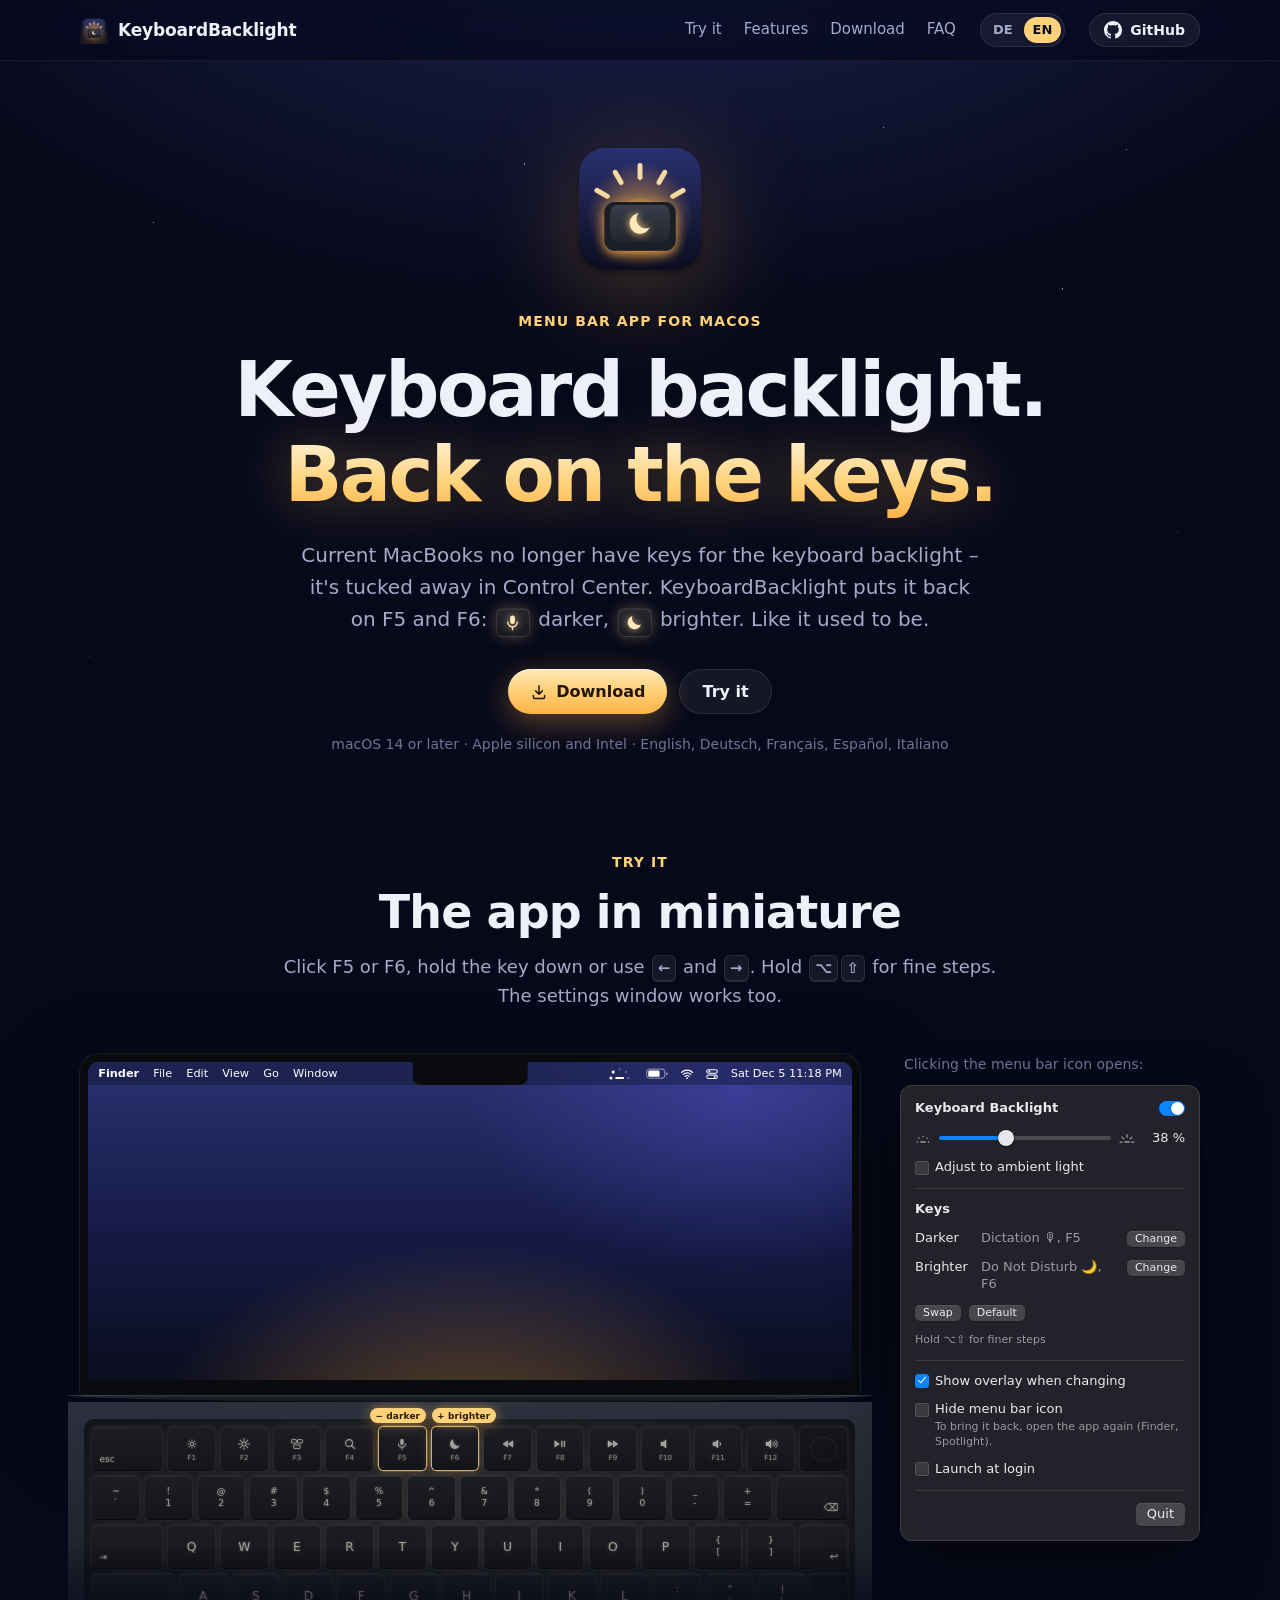
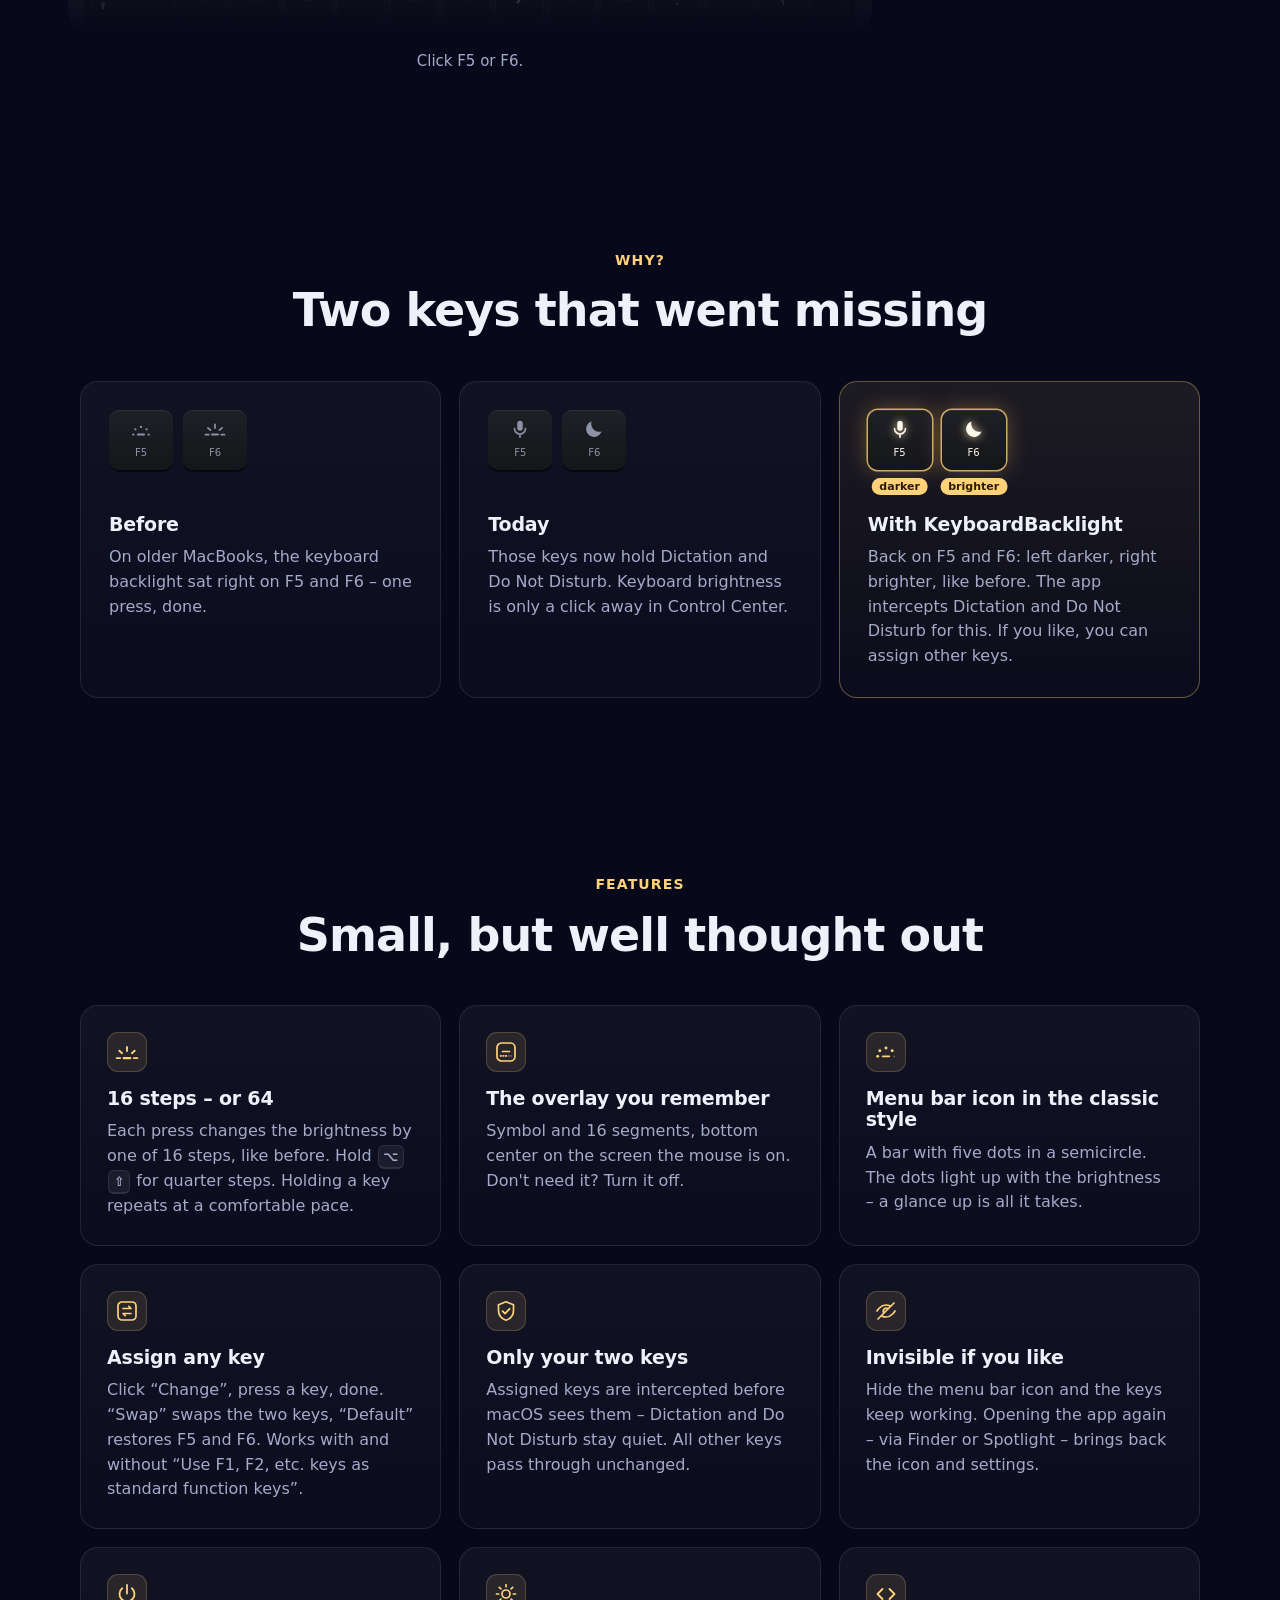
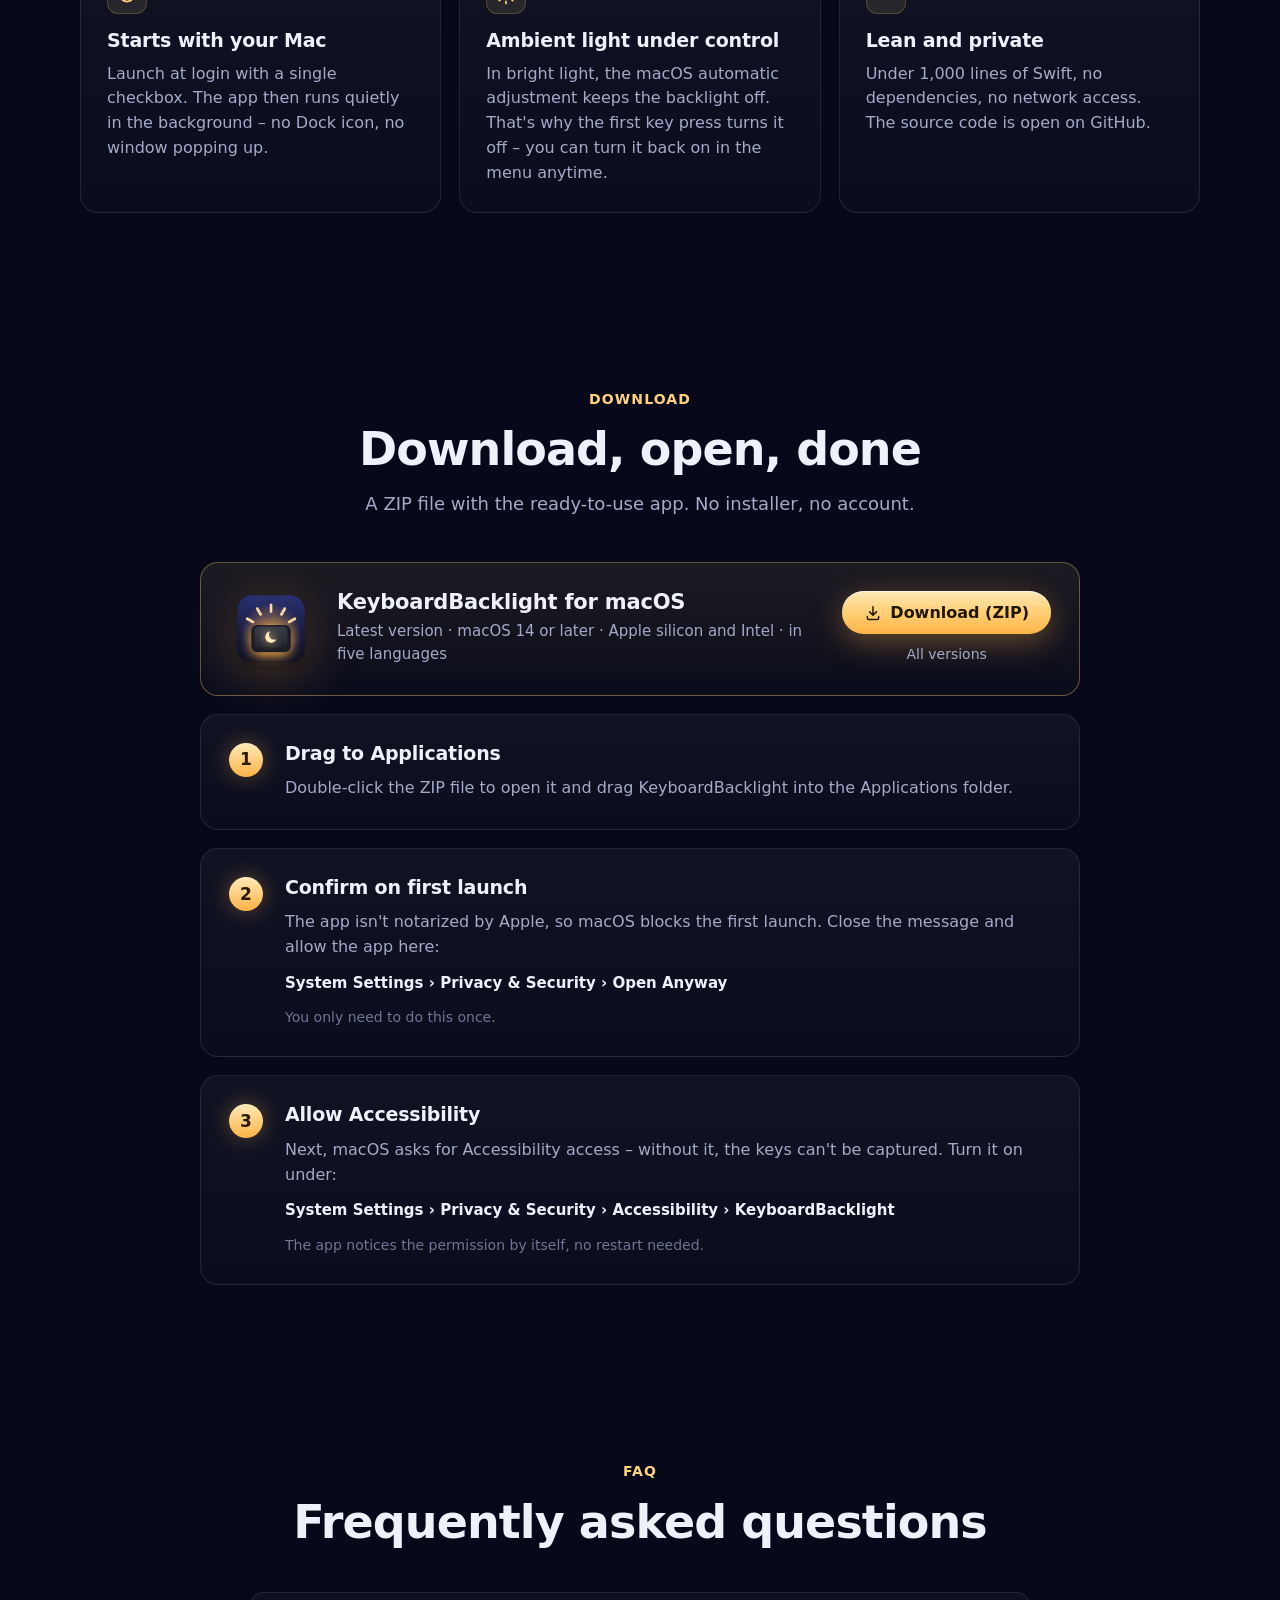
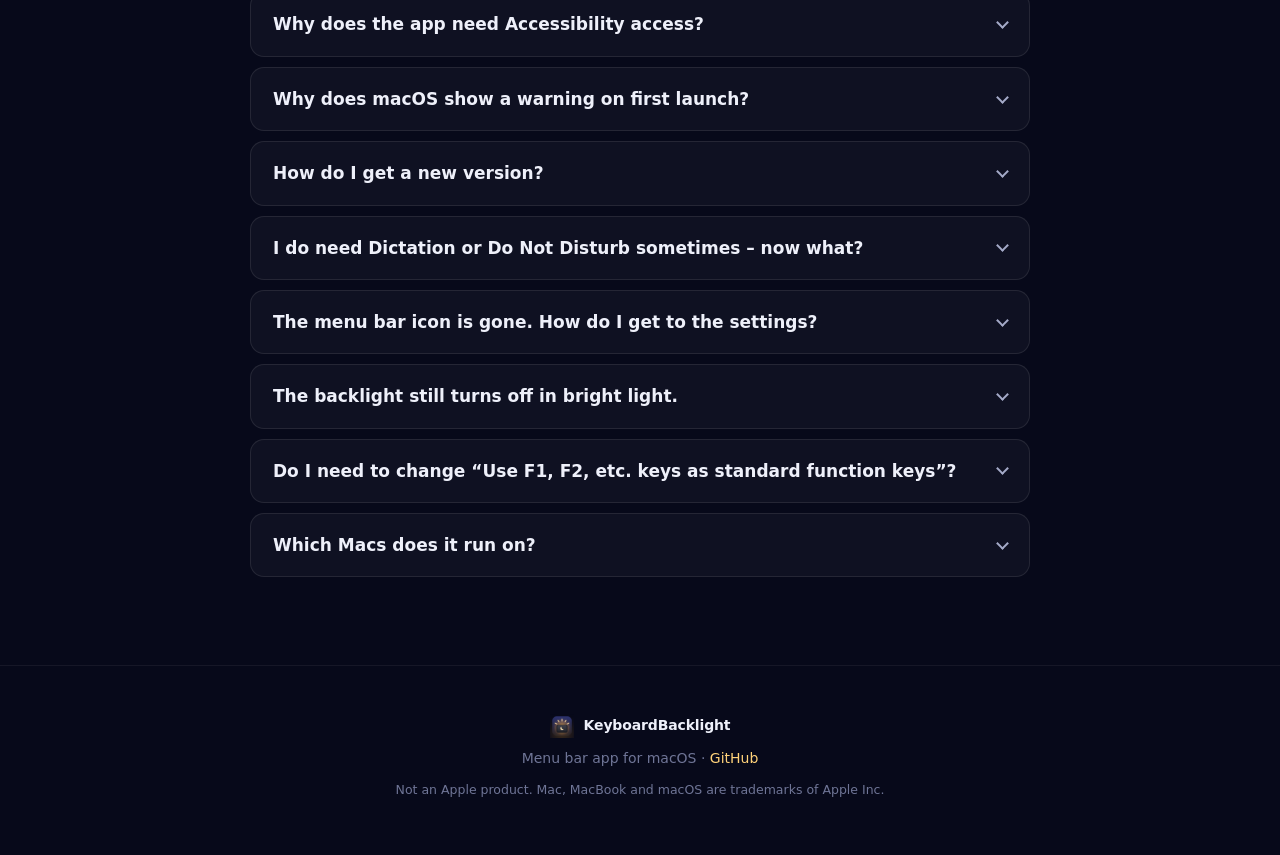
==== commit 2430cc8a: "Website: remove the "Under the hood" section Removed from the German and English page, including the" ====
--- a/docs/en/index.html
+++ b/docs/en/index.html
@@ -57,7 +57,6 @@
       <a href="#demo">Try it</a>
       <a href="#funktionen">Features</a>
       <a href="#download">Download</a>
-      <a href="#technik">Tech</a>
       <a href="#faq">FAQ</a>
     </nav>
     <div class="lang-switch" role="group" aria-label="Language">
@@ -332,25 +331,6 @@
     </div>
   </section>
 
-  <section id="technik" class="section">
-    <div class="wrap tech">
-      <header class="section-head section-head-left">
-        <p class="eyebrow">Tech</p>
-        <h2>Under the hood</h2>
-        <p>A native Swift app made with SwiftUI and AppKit, built as a Swift package. It talks to the same interface macOS itself uses.</p>
-        <a class="btn btn-ghost" href="https://github.com/achirus-code/KeyboardBacklight"><svg class="ic" aria-hidden="true"><use href="#i-github"/></svg><span>View source code</span></a>
-      </header>
-      <dl class="spec">
-        <div><dt>Brightness</dt><dd>Private framework <code>CoreBrightness</code> with <code>KeyboardBrightnessClient</code>. The built-in keyboard takes priority.</dd></div>
-        <div><dt>Keys</dt><dd>A <code>CGEventTap</code> captures only the assigned keys: F5 = key code 176 (Dictation), F6 = 178 (Do Not Disturb); with standard function keys, codes 96 and 97.</dd></div>
-        <div><dt>Auto brightness</dt><dd>In bright ambient light, automatic brightness keeps the backlight off. It is turned off on the first key press and can be turned back on in the menu.</dd></div>
-        <div><dt>Launch at login</dt><dd>Via <code>SMAppService</code>. At login the app starts quietly; when the icon is hidden, a manual launch shows the settings.</dd></div>
-        <div><dt>Signing</dt><dd>Ad hoc with a fixed requirement (bundle ID only) – so Accessibility access survives updates.</dd></div>
-        <div><dt>Releases</dt><dd>GitHub Actions builds every version directly from this repository's source code, for Apple silicon and Intel.</dd></div>
-      </dl>
-    </div>
-  </section>
-
   <section id="faq" class="section">
     <div class="wrap wrap-narrow">
       <header class="section-head">
--- a/docs/style.css
+++ b/docs/style.css
@@ -537,20 +537,6 @@
 .path { color: var(--text) !important; font-size: 15px !important; font-weight: 550; }
 @media (max-width: 560px) { .step { flex-direction: column; gap: 14px; padding: 22px; } }
 
-/* Technik */
-.tech { display: grid; grid-template-columns: 1fr 1.35fr; gap: 56px; align-items: start; }
-.tech .section-head { position: sticky; top: 100px; }
-.tech .section-head .btn { margin-top: 26px; }
-.spec { margin: 0; display: flex; flex-direction: column; border-top: 1px solid var(--border); }
-.spec > div { display: grid; grid-template-columns: 120px 1fr; gap: 18px; padding: 20px 0; border-bottom: 1px solid var(--border); }
-.spec dt { color: var(--amber); font-weight: 650; }
-.spec dd { margin: 0; color: var(--muted); }
-@media (max-width: 860px) {
-  .tech { grid-template-columns: 1fr; gap: 32px; }
-  .tech .section-head { position: static; }
-  .spec > div { grid-template-columns: 1fr; gap: 4px; }
-}
-
 /* FAQ */
 .faq { display: flex; flex-direction: column; gap: 10px; }
 .faq details { background: var(--surface); border: 1px solid var(--border); border-radius: 14px; }
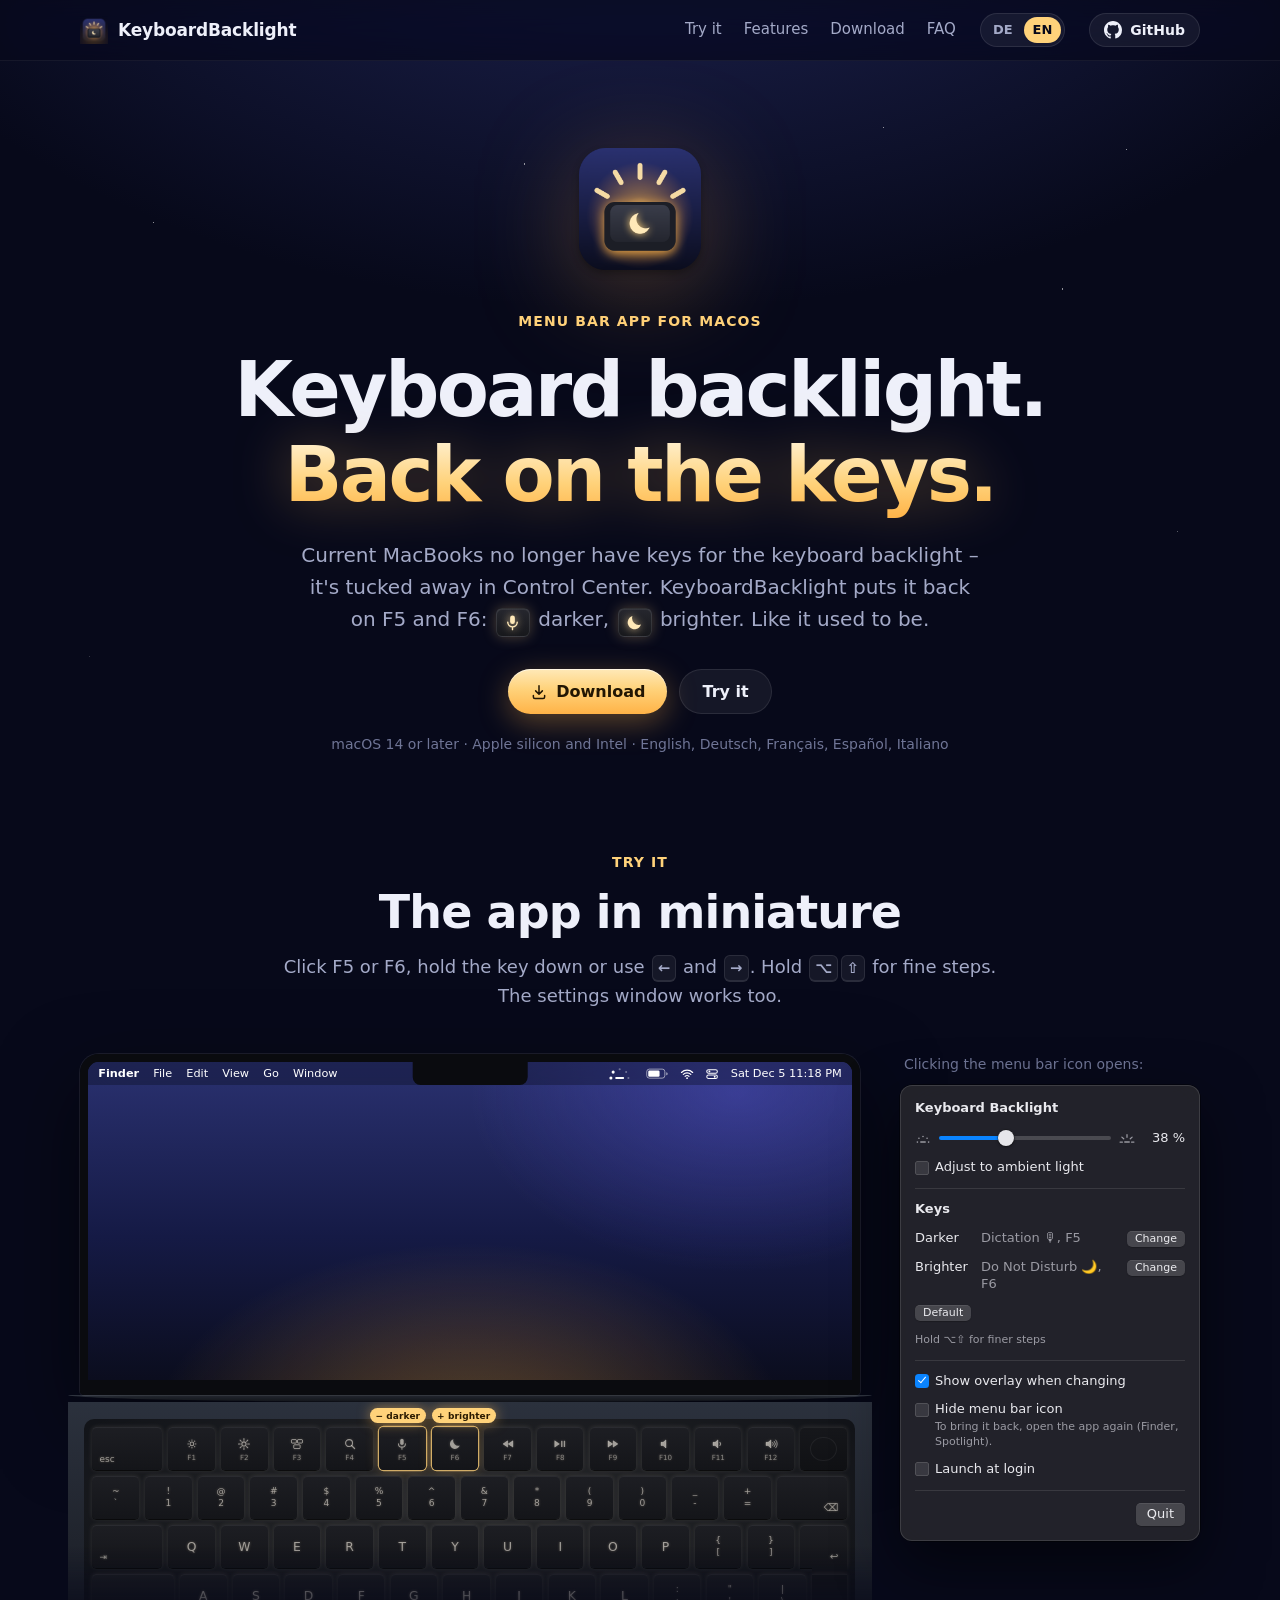
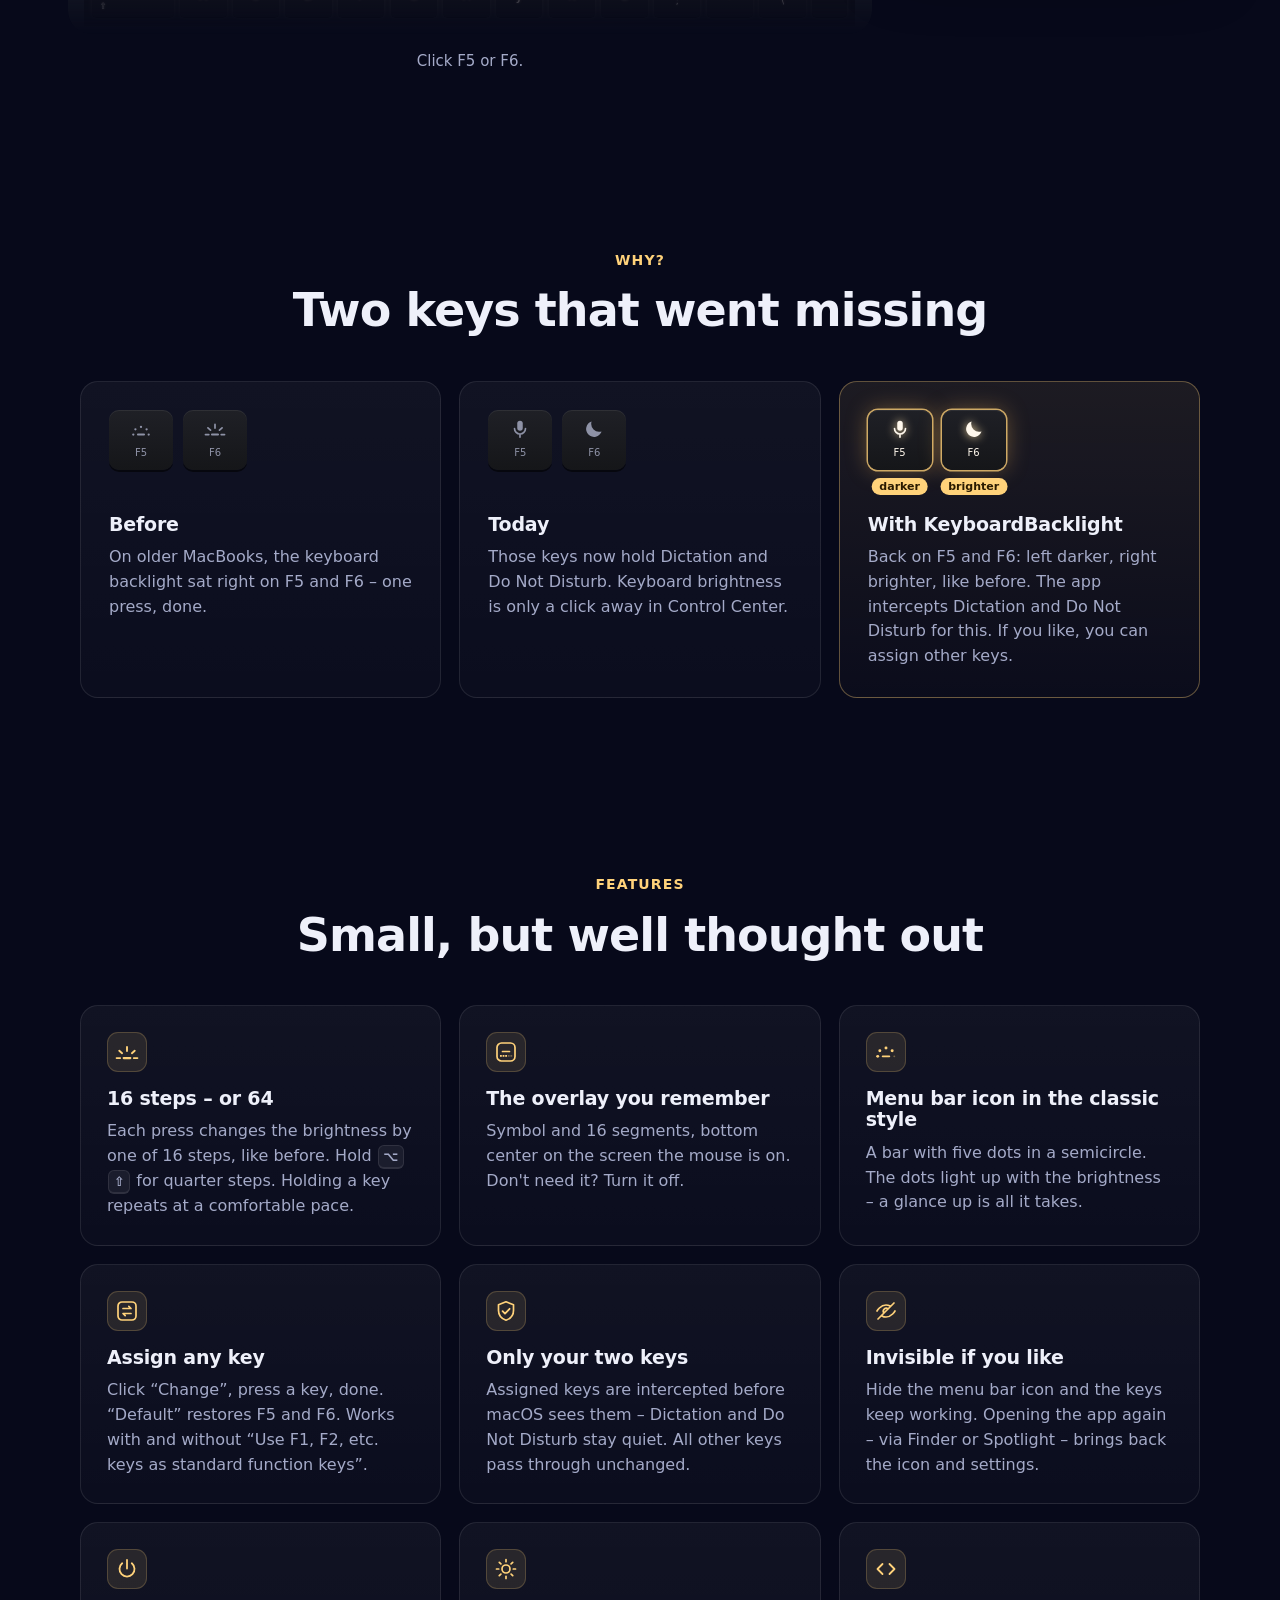
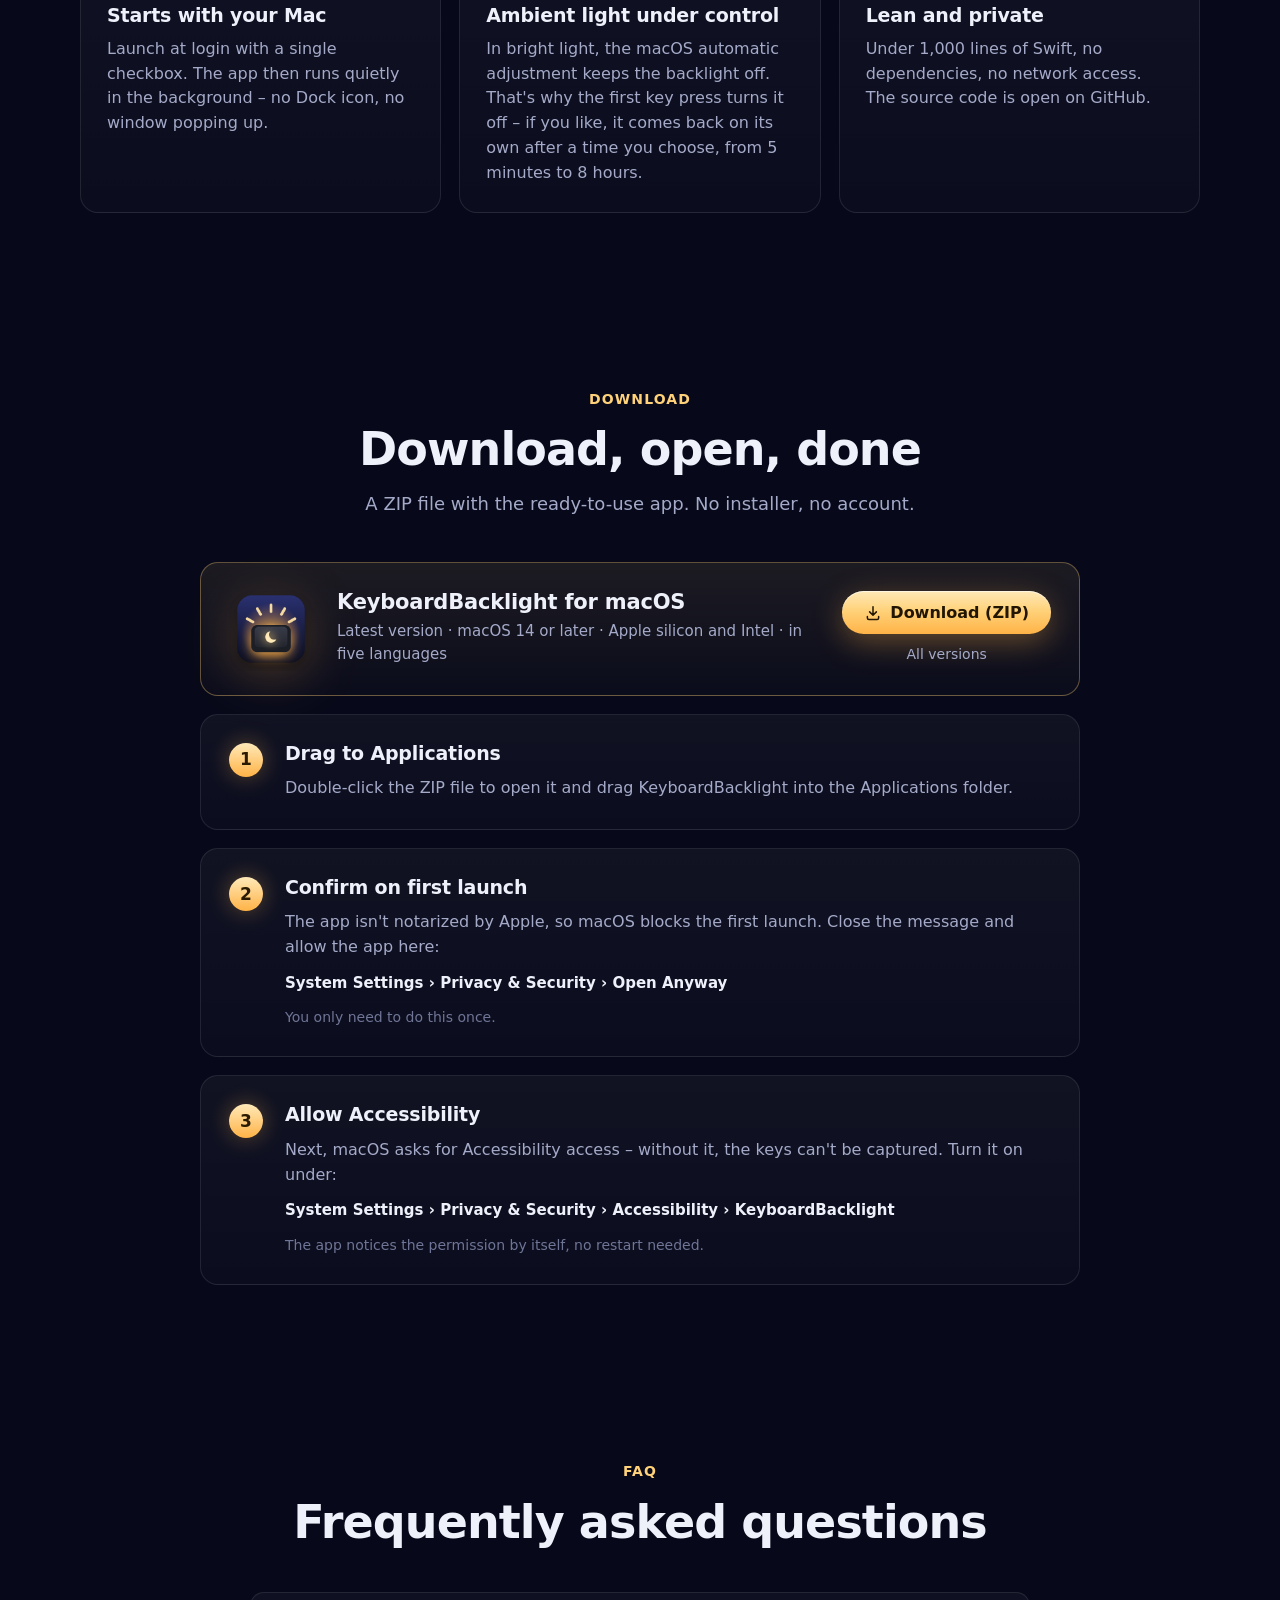
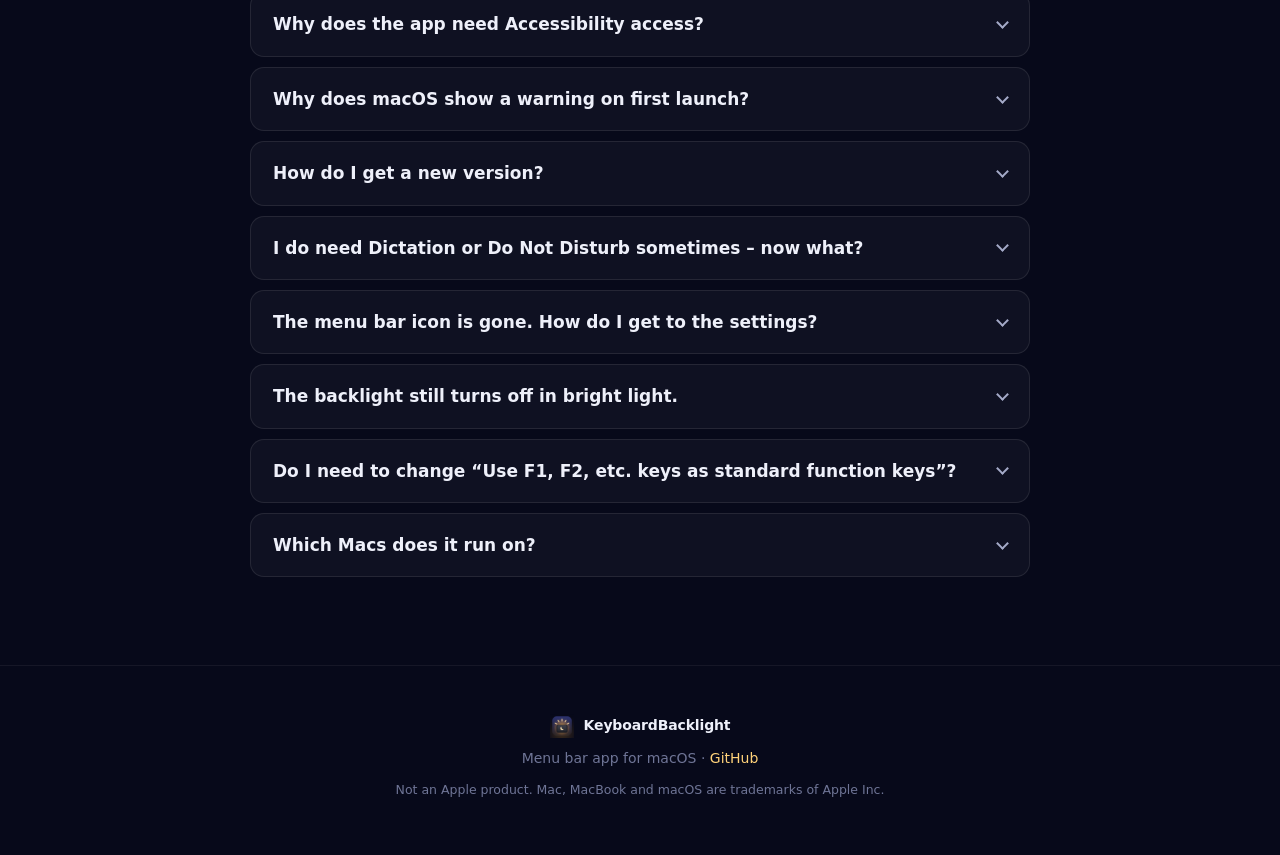
==== commit b19949da: "Back to automatic brightness after a chosen time; remove capture switch and Swap App: - New option "" ====
--- a/docs/en/index.html
+++ b/docs/en/index.html
@@ -136,10 +136,6 @@
           <div class="popover" id="popover" aria-label="KeyboardBacklight settings (preview)" role="group">
             <div class="po-row po-head">
               <strong>Keyboard Backlight</strong>
-              <label class="switch" title="Capture keys on/off">
-                <input type="checkbox" id="opt-enabled" role="switch" checked aria-label="Capture keys">
-                <span class="switch-track"></span>
-              </label>
             </div>
 
             <div class="po-row po-slider">
@@ -167,7 +163,6 @@
               <button type="button" class="mbtn mbtn-sm" data-learn="brighter">Change</button>
             </div>
             <div class="po-buttons">
-              <button type="button" class="mbtn mbtn-sm" id="btn-swap">Swap</button>
               <button type="button" class="mbtn mbtn-sm" id="btn-reset">Default</button>
             </div>
             <p class="po-caption">Hold ⌥⇧ for finer steps</p>
@@ -252,7 +247,7 @@
         <article class="card feature">
           <svg class="f-ic" viewBox="0 0 24 24" aria-hidden="true"><rect x="3" y="3" width="18" height="18" rx="4" fill="none" stroke="currentColor" stroke-width="1.7"/><path d="M8 9.5h8l-2.2-2.2M16 14.5H8l2.2 2.2" fill="none" stroke="currentColor" stroke-width="1.7" stroke-linecap="round" stroke-linejoin="round"/></svg>
           <h3>Assign any key</h3>
-          <p>Click “Change”, press a key, done. “Swap” swaps the two keys, “Default” restores F5 and F6. Works with and without “Use F1, F2, etc. keys as standard function keys”.</p>
+          <p>Click “Change”, press a key, done. “Default” restores F5 and F6. Works with and without “Use F1, F2, etc. keys as standard function keys”.</p>
         </article>
         <article class="card feature">
           <svg class="f-ic" viewBox="0 0 24 24" aria-hidden="true"><path d="M12 2.8l7.5 3v5.6c0 4.6-3.1 8.2-7.5 9.8-4.4-1.6-7.5-5.2-7.5-9.8V5.8z" fill="none" stroke="currentColor" stroke-width="1.7" stroke-linejoin="round"/><path d="M8.6 12.2l2.4 2.4 4.6-4.8" fill="none" stroke="currentColor" stroke-width="1.8" stroke-linecap="round" stroke-linejoin="round"/></svg>
@@ -272,7 +267,7 @@
         <article class="card feature">
           <svg class="f-ic" viewBox="0 0 24 24" aria-hidden="true"><circle cx="12" cy="12" r="4" fill="none" stroke="currentColor" stroke-width="1.7"/><path d="M12 2.5v2.2M12 19.3v2.2M2.5 12h2.2M19.3 12h2.2M5.3 5.3l1.6 1.6M17.1 17.1l1.6 1.6M5.3 18.7l1.6-1.6M17.1 6.9l1.6-1.6" stroke="currentColor" stroke-width="1.7" stroke-linecap="round"/></svg>
           <h3>Ambient light under control</h3>
-          <p>In bright light, the macOS automatic adjustment keeps the backlight off. That's why the first key press turns it off – you can turn it back on in the menu anytime.</p>
+          <p>In bright light, the macOS automatic adjustment keeps the backlight off. That's why the first key press turns it off – if you like, it comes back on its own after a time you choose, from 5 minutes to 8 hours.</p>
         </article>
         <article class="card feature">
           <svg class="f-ic" viewBox="0 0 24 24" aria-hidden="true"><path d="M8.5 7L3.5 12l5 5M15.5 7l5 5-5 5" fill="none" stroke="currentColor" stroke-width="1.8" stroke-linecap="round" stroke-linejoin="round"/></svg>
@@ -352,7 +347,7 @@
         </details>
         <details>
           <summary>I do need Dictation or Do Not Disturb sometimes – now what?</summary>
-          <p>The switch at the top of the settings window pauses capturing at any time. Or simply assign Darker and Brighter to other keys.</p>
+          <p>Simply assign Darker and Brighter to other keys – then F5 and F6 go to macOS again. Or quit the app for a moment with “Quit”.</p>
         </details>
         <details>
           <summary>The menu bar icon is gone. How do I get to the settings?</summary>
@@ -360,7 +355,7 @@
         </details>
         <details>
           <summary>The backlight still turns off in bright light.</summary>
-          <p>That's the macOS automatic brightness. KeyboardBacklight turns it off on the first key press. If you've turned it back on via “Adjust to ambient light”, it takes over again.</p>
+          <p>That's the macOS automatic brightness. KeyboardBacklight turns it off on the first key press. If you've turned it back on via “Adjust to ambient light” – or “Back to automatic after” has done so after the chosen time – it takes over again.</p>
         </details>
         <details>
           <summary>Do I need to change “Use F1, F2, etc. keys as standard function keys”?</summary>
--- a/docs/style.css
+++ b/docs/style.css
@@ -366,8 +366,6 @@
 .key.tag-left .tag { left: auto; right: 0; transform: none; }
 .key.tag-right .tag { left: 0; transform: none; }
 .key.tag-left.tag-right .tag { left: 50%; right: auto; transform: translateX(-50%); }
-.kb.is-disabled .key.is-bound { box-shadow: 0 0 0 0.16cqi rgb(255 255 255 / 0.18), inset 0 1px 0 rgb(255 255 255 / 0.06); }
-.kb.is-disabled .key .tag { background: #4a4d5a; color: #d7d9e4; box-shadow: none; }
 .kb.is-learning .key:not(.touchid):hover { box-shadow: 0 0 0 0.16cqi var(--mac-blue); }
 .kb.hint .key.is-bound { animation: pulse 2.2s ease-in-out infinite; }
 @keyframes pulse {
@@ -429,7 +427,7 @@
 }
 
 .check { display: flex; align-items: center; gap: 6px; cursor: pointer; }
-.check input, .switch input { position: absolute; opacity: 0; width: 1px; height: 1px; }
+.check input { position: absolute; opacity: 0; width: 1px; height: 1px; }
 .check .box {
   position: relative; width: 14px; height: 14px; flex: none; border-radius: 3.5px;
   background: rgb(255 255 255 / 0.1); box-shadow: inset 0 0 0 0.5px rgb(255 255 255 / 0.25);
@@ -439,19 +437,7 @@
   content: ""; position: absolute; left: 4.5px; top: 1.5px; width: 4px; height: 8px;
   border: solid #fff; border-width: 0 1.8px 1.8px 0; transform: rotate(40deg);
 }
-.check input:focus-visible + .box, .switch input:focus-visible + .switch-track { outline: 2px solid var(--mac-blue); outline-offset: 2px; }
-
-.switch { position: relative; display: inline-flex; cursor: pointer; }
-.switch-track {
-  position: relative; width: 26px; height: 15px; border-radius: 99px;
-  background: rgb(255 255 255 / 0.18); transition: background 0.2s;
-}
-.switch-track::after {
-  content: ""; position: absolute; left: 1px; top: 1px; width: 13px; height: 13px; border-radius: 50%;
-  background: #fff; box-shadow: 0 1px 2px rgb(0 0 0 / 0.4); transition: transform 0.2s;
-}
-.switch input:checked + .switch-track { background: var(--mac-blue); }
-.switch input:checked + .switch-track::after { transform: translateX(11px); }
+.check input:focus-visible + .box { outline: 2px solid var(--mac-blue); outline-offset: 2px; }
 
 .mbtn {
   padding: 3px 11px; border: 0; border-radius: 5px;
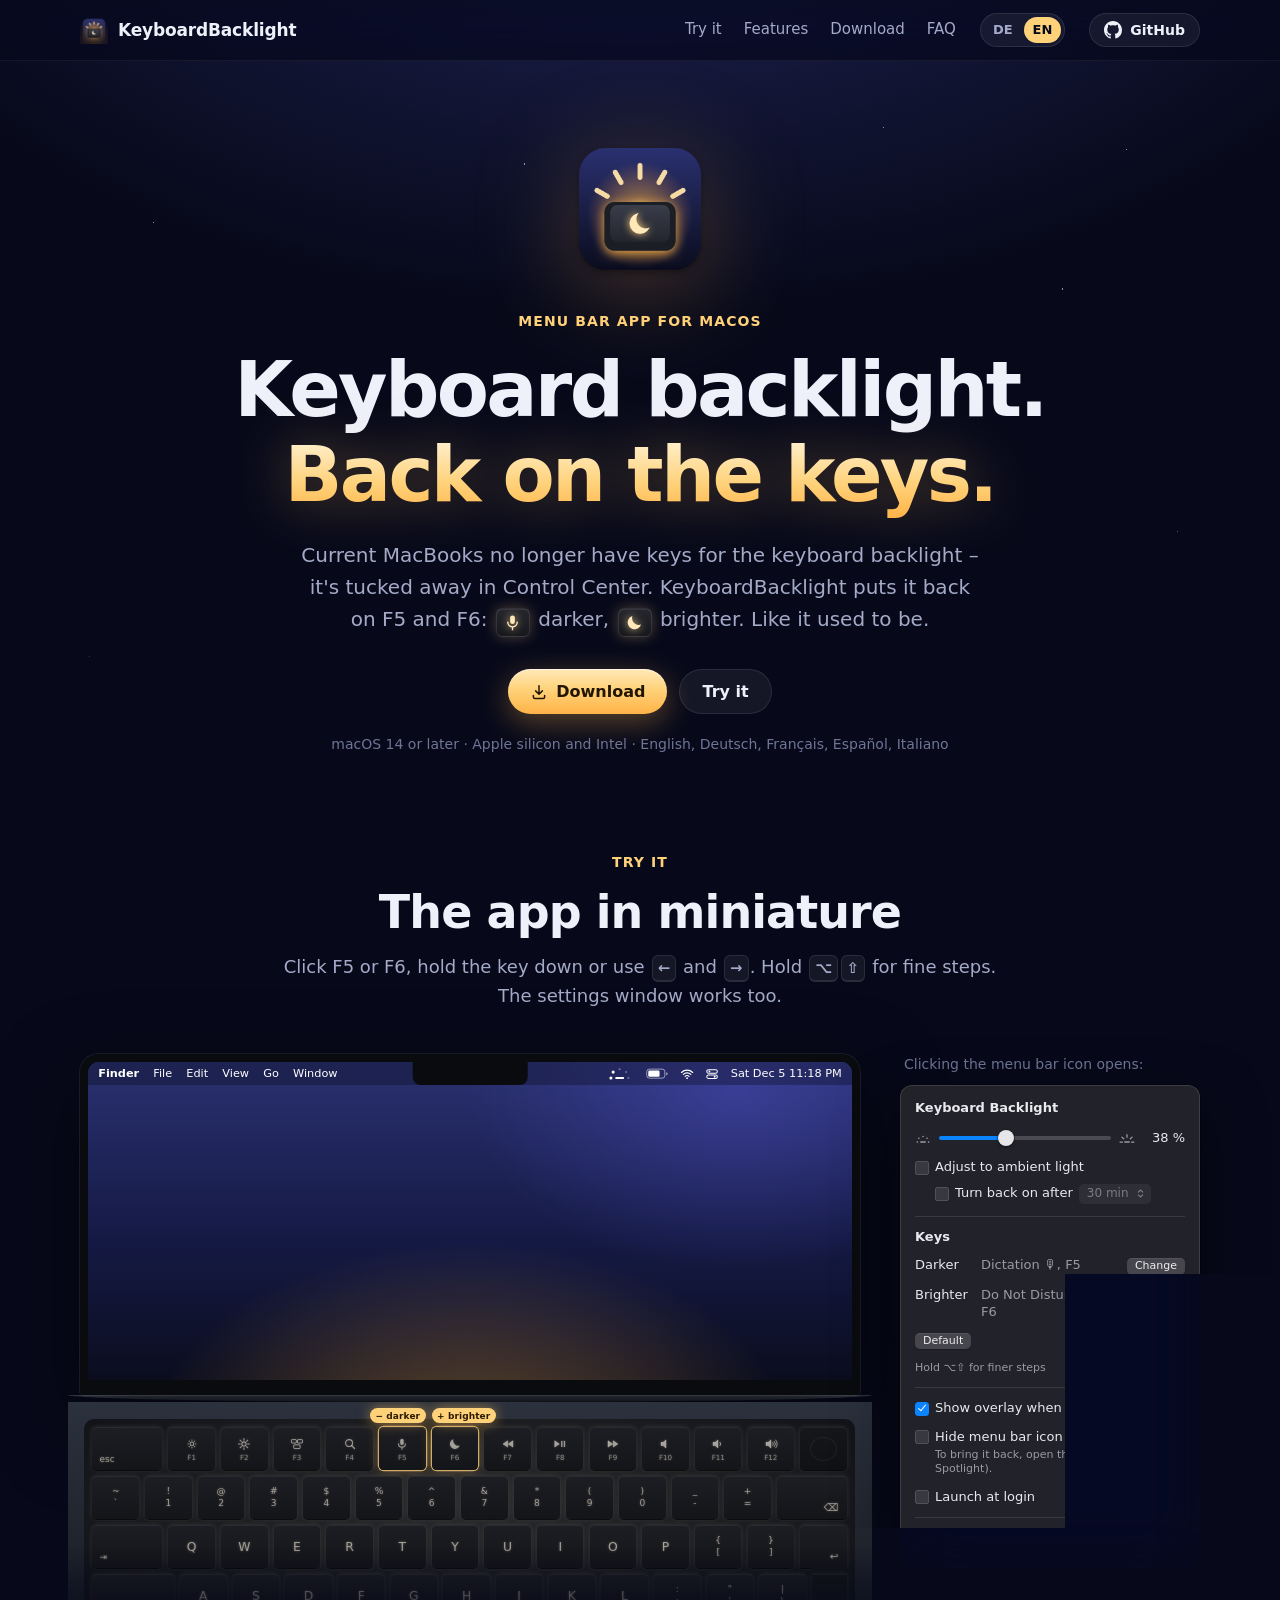
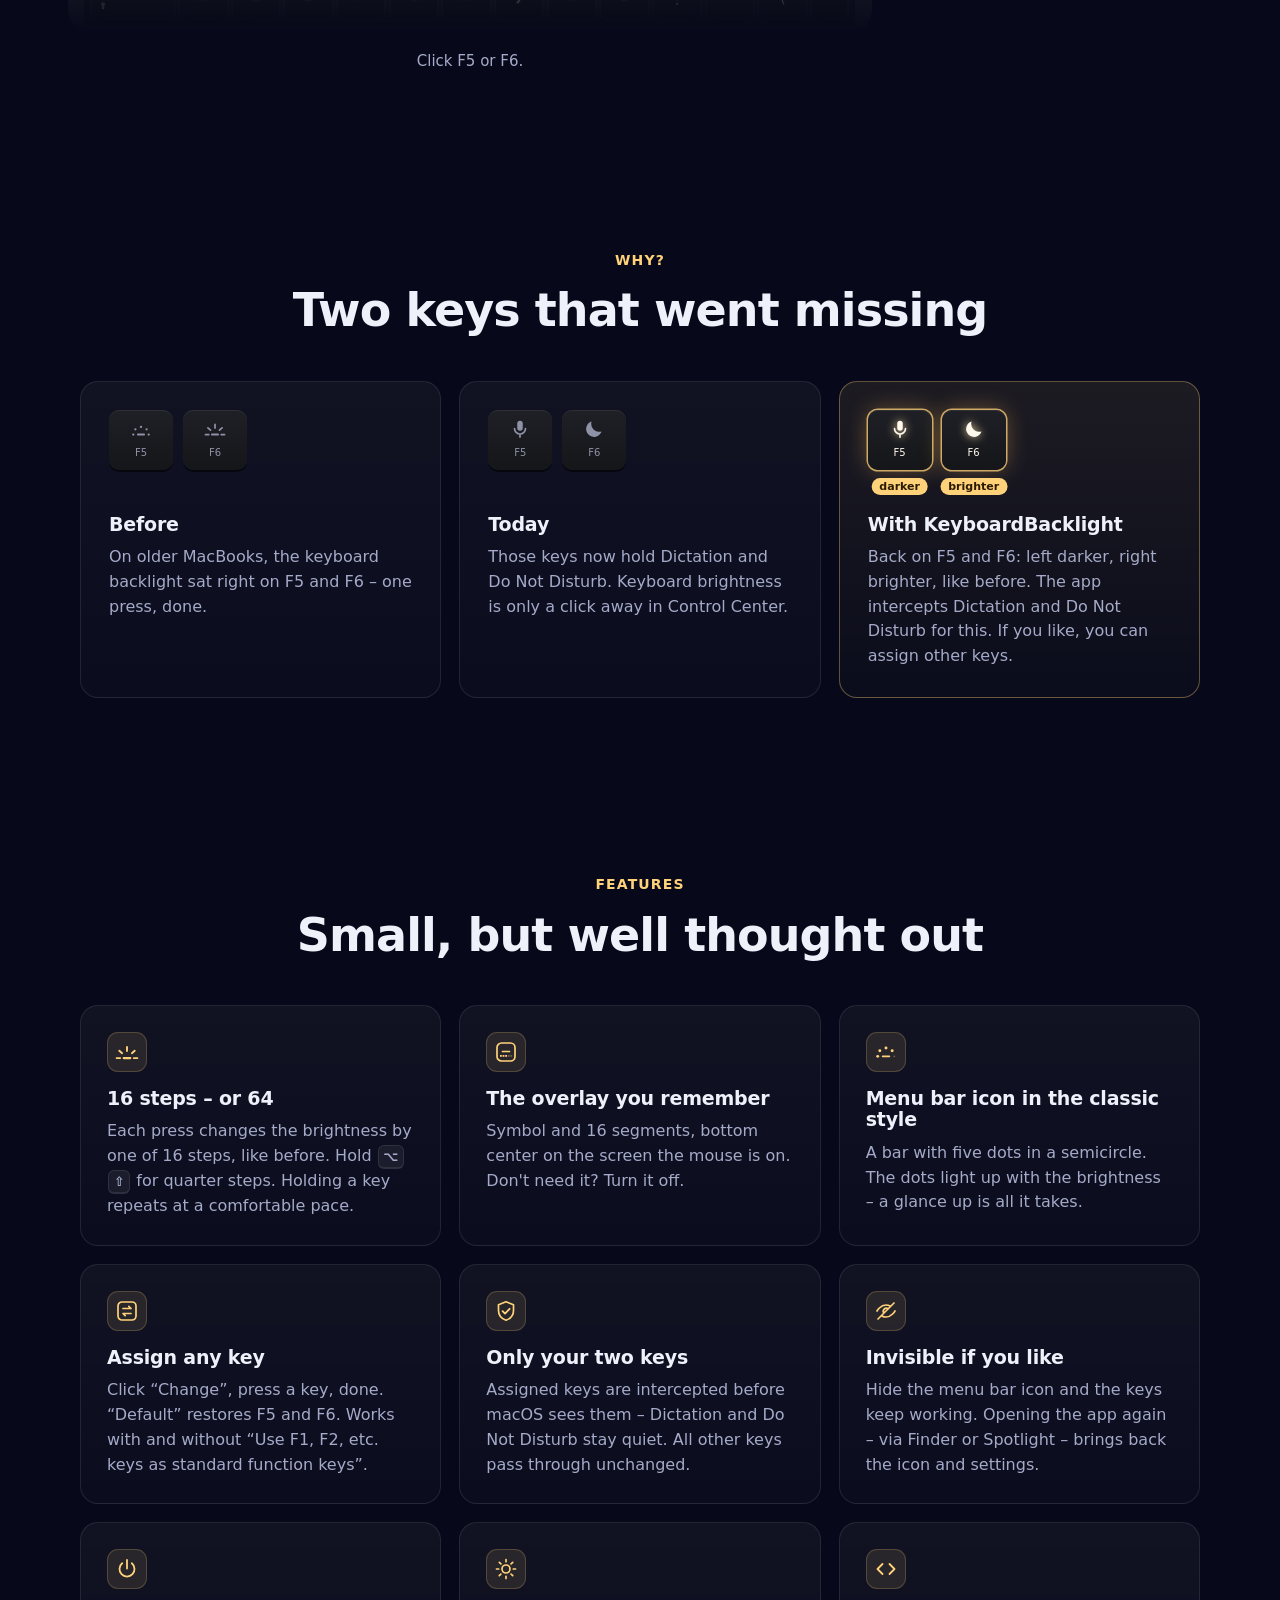
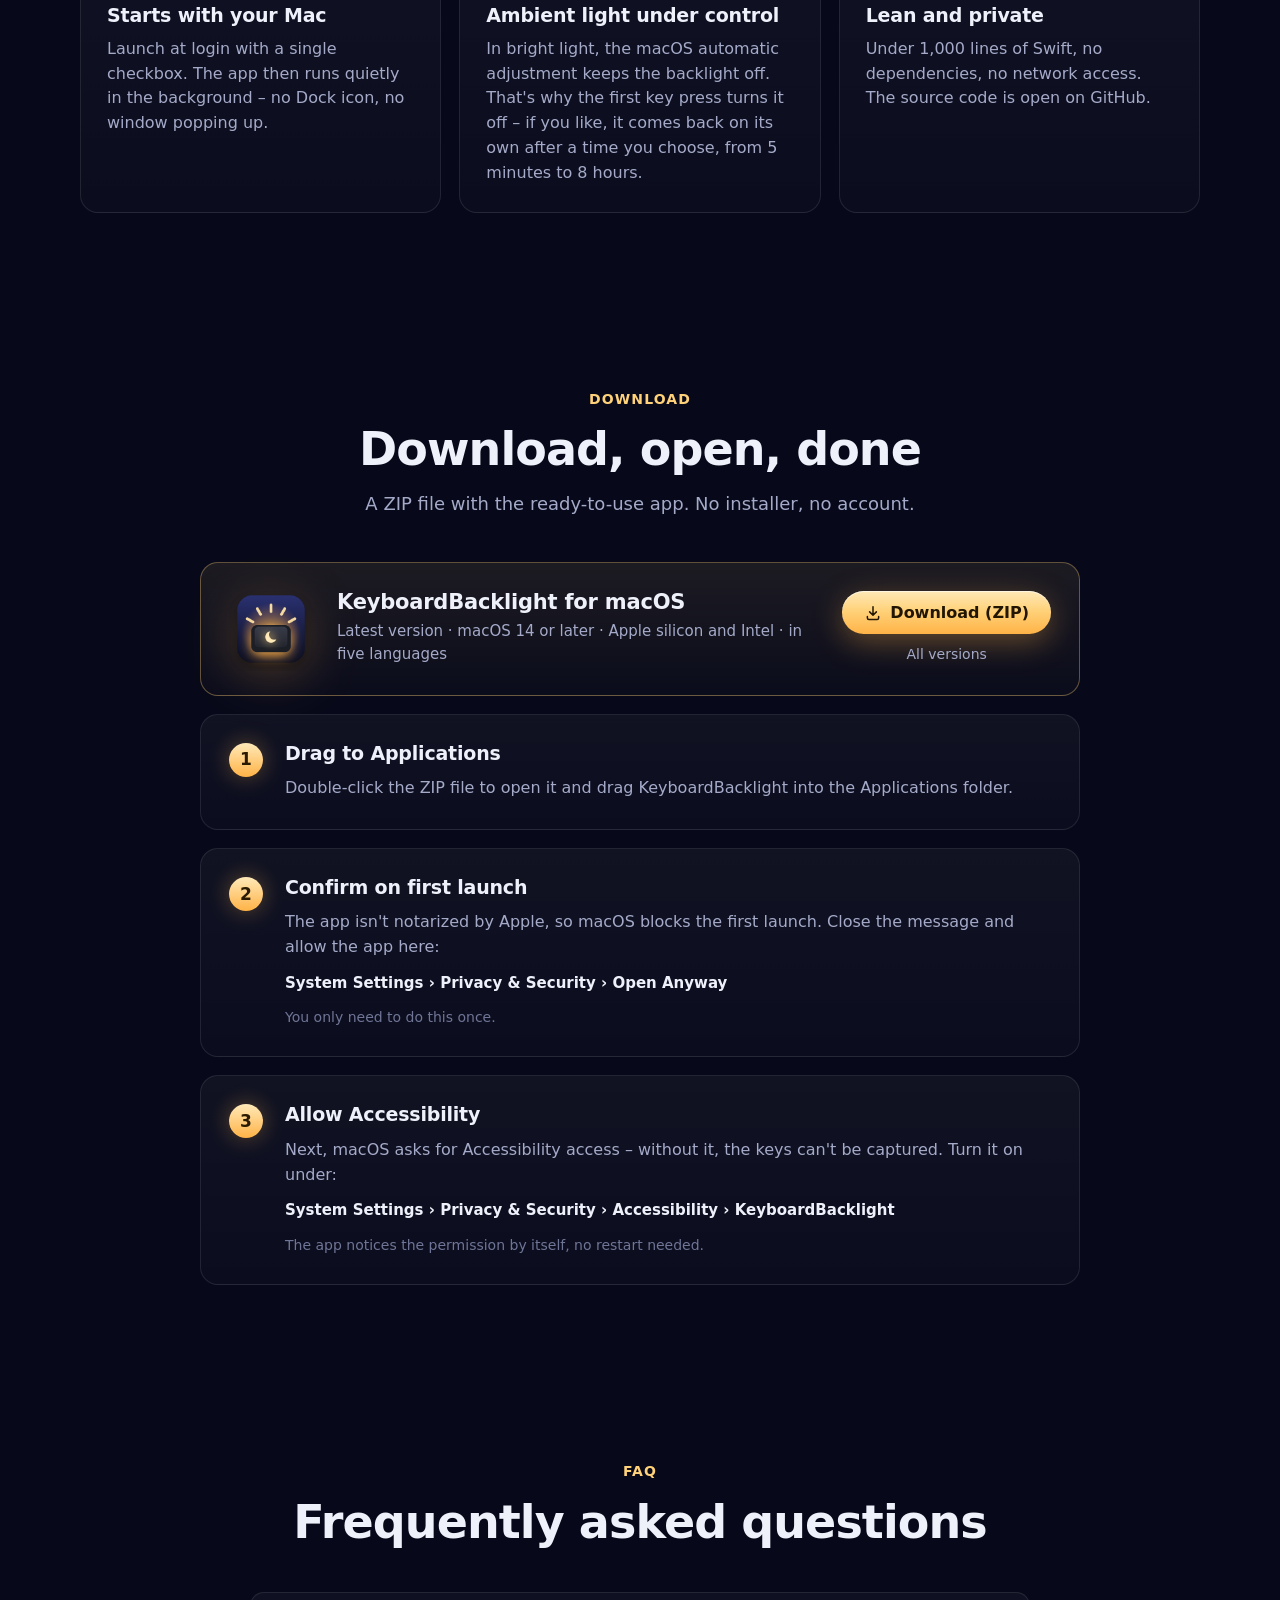
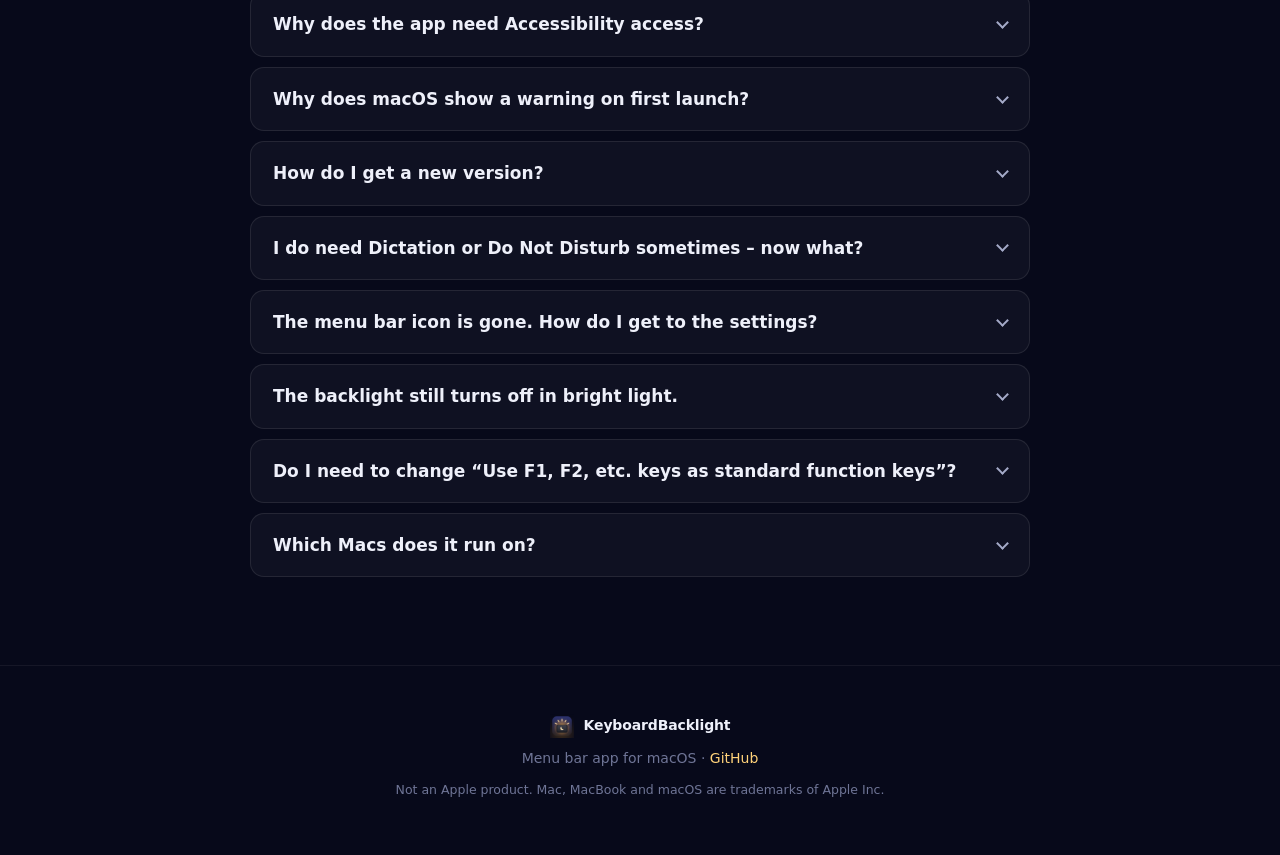
==== commit d3463430: "Version 1.1: checkbox for turning ambient light back on App: - "Turn back on after" is now a checkbo" ====
--- a/docs/en/index.html
+++ b/docs/en/index.html
@@ -148,6 +148,10 @@
             <label class="check" title="In bright light, macOS then turns the backlight off completely. Pressing a key turns the automatic adjustment off.">
               <input type="checkbox" id="opt-auto"><span class="box"></span>Adjust to ambient light
             </label>
+            <div class="po-row po-subopt">
+              <label class="check"><input type="checkbox" id="opt-revert"><span class="box"></span>Turn back on after</label>
+              <select class="po-select" id="opt-revert-min" aria-label="Turn back on after" disabled><option value="5">5 min</option><option value="15">15 min</option><option value="30" selected>30 min</option><option value="60">1 h</option><option value="120">2 h</option><option value="240">4 h</option><option value="480">8 h</option></select>
+            </div>
 
             <hr>
 
@@ -355,7 +359,7 @@
         </details>
         <details>
           <summary>The backlight still turns off in bright light.</summary>
-          <p>That's the macOS automatic brightness. KeyboardBacklight turns it off on the first key press. If you've turned it back on via “Adjust to ambient light” – or “Back to automatic after” has done so after the chosen time – it takes over again.</p>
+          <p>That's the macOS automatic brightness. KeyboardBacklight turns it off on the first key press. If you've turned it back on via “Adjust to ambient light” – or “Turn back on after” has done so after the chosen time – it takes over again.</p>
         </details>
         <details>
           <summary>Do I need to change “Use F1, F2, etc. keys as standard function keys”?</summary>
--- a/docs/style.css
+++ b/docs/style.css
@@ -405,6 +405,16 @@
 .po-indent { margin: 2px 0 0 20px; }
 .po-buttons { display: flex; gap: 8px; }
 .po-footer { justify-content: flex-end; }
+/* Unteroption „Wieder einschalten nach“ mit Aufklappmenü wie in macOS */
+.po-subopt { margin: -4px 0 0 20px; gap: 6px; }
+.po-select {
+  appearance: none; -webkit-appearance: none; font: inherit; font-size: 12px; color: #fff; cursor: pointer;
+  border: 0; border-radius: 5px; padding: 2px 22px 2px 8px;
+  background: rgb(255 255 255 / 0.14) url("data:image/svg+xml,%3Csvg xmlns='http://www.w3.org/2000/svg' viewBox='0 0 8 12'%3E%3Cpath d='M1.5 4.5L4 2l2.5 2.5M1.5 7.5L4 10l2.5-2.5' fill='none' stroke='%23fff' stroke-width='1.3' stroke-linecap='round' stroke-linejoin='round'/%3E%3C/svg%3E") no-repeat right 7px center / 7px 11px;
+}
+.po-select option { color: #000; }
+.po-select:disabled { opacity: 0.4; cursor: default; }
+.po-select:focus-visible { outline: 2px solid var(--mac-blue); outline-offset: 2px; }
 
 .popover input[type="range"] {
   --pct: 37.5%;
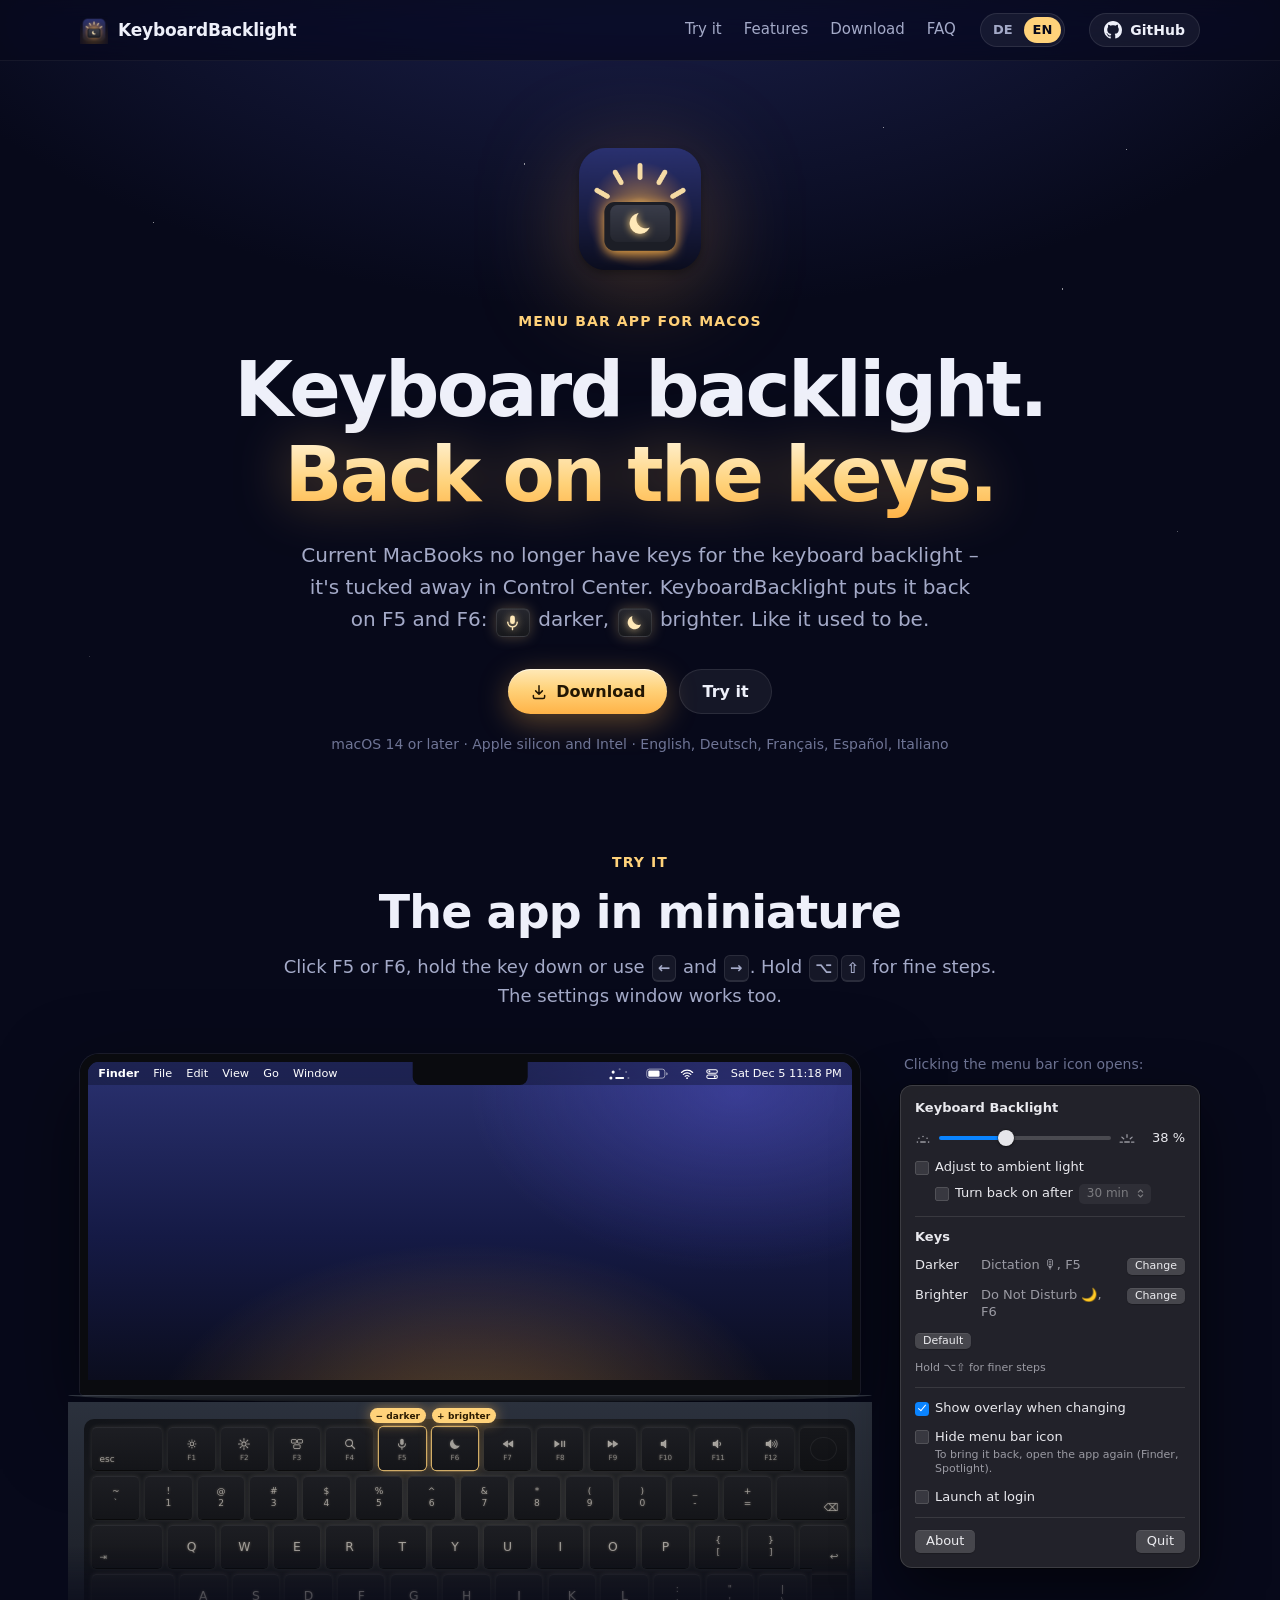
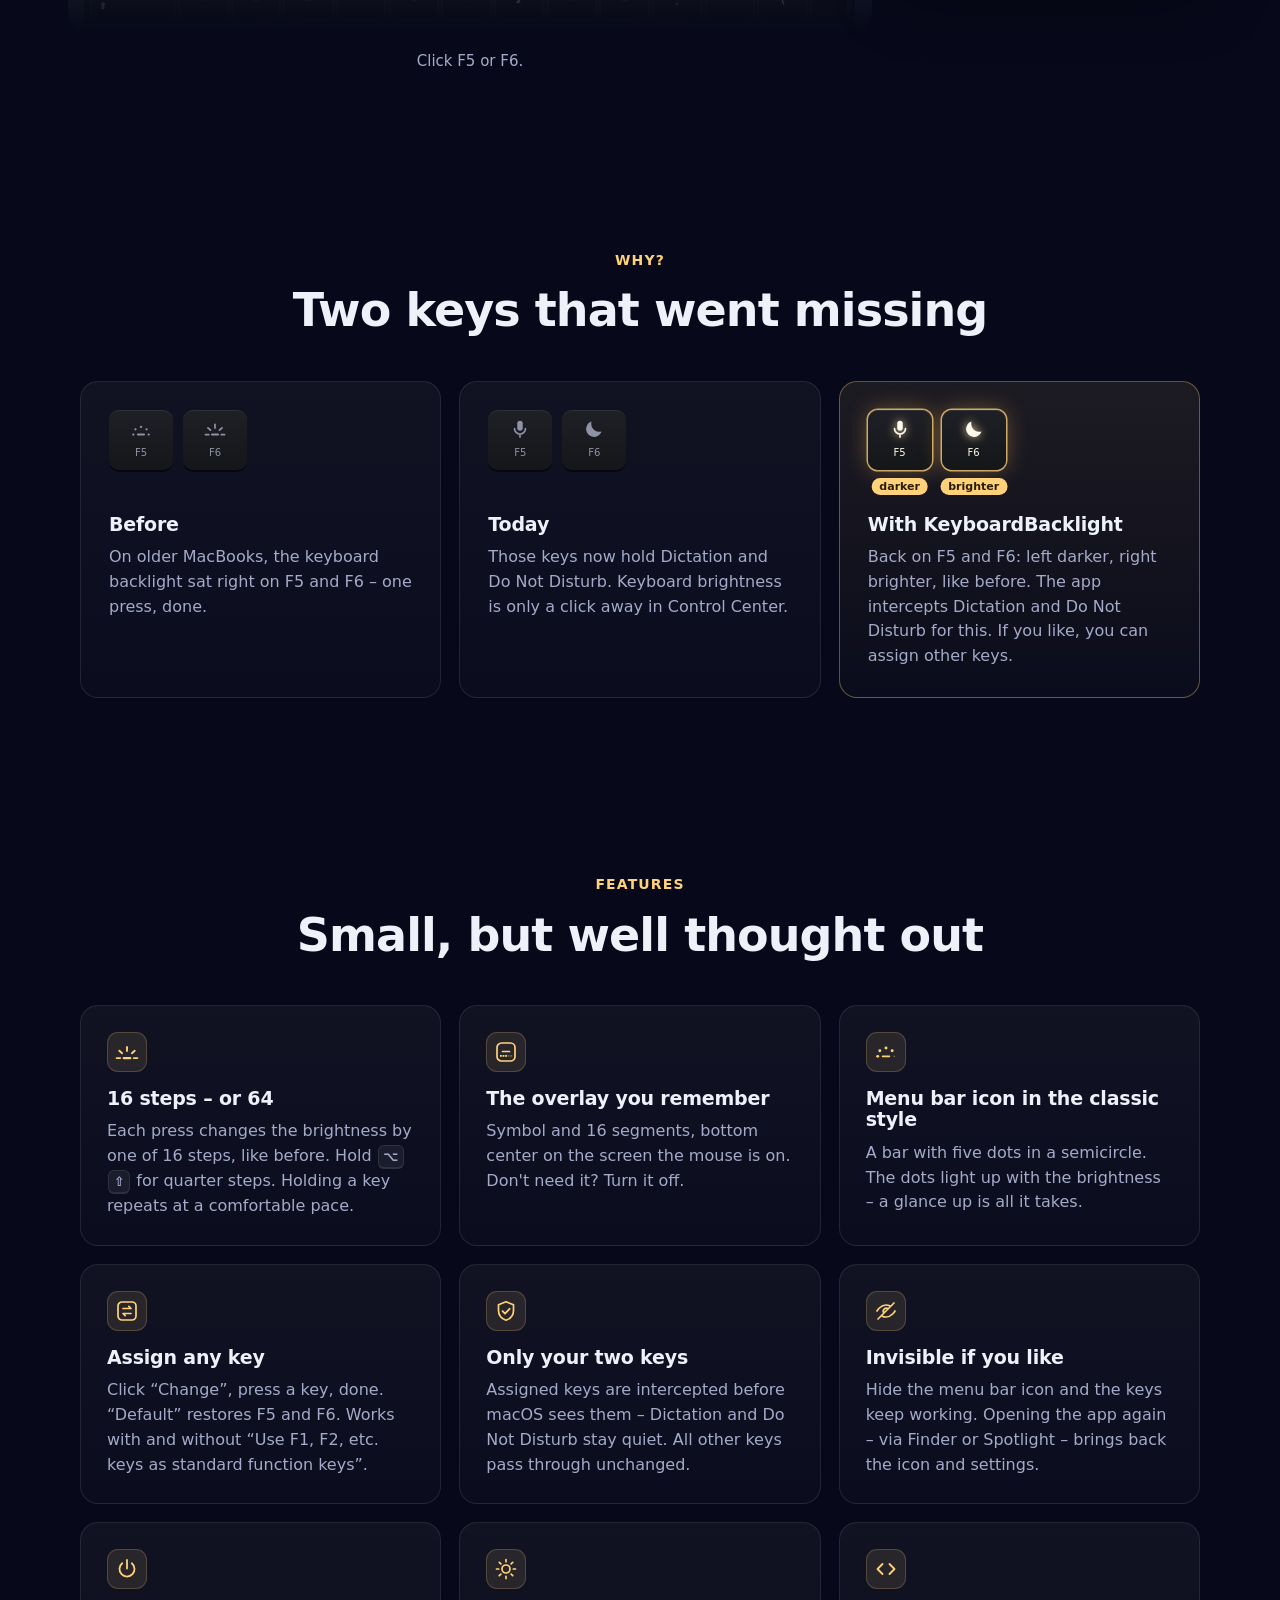
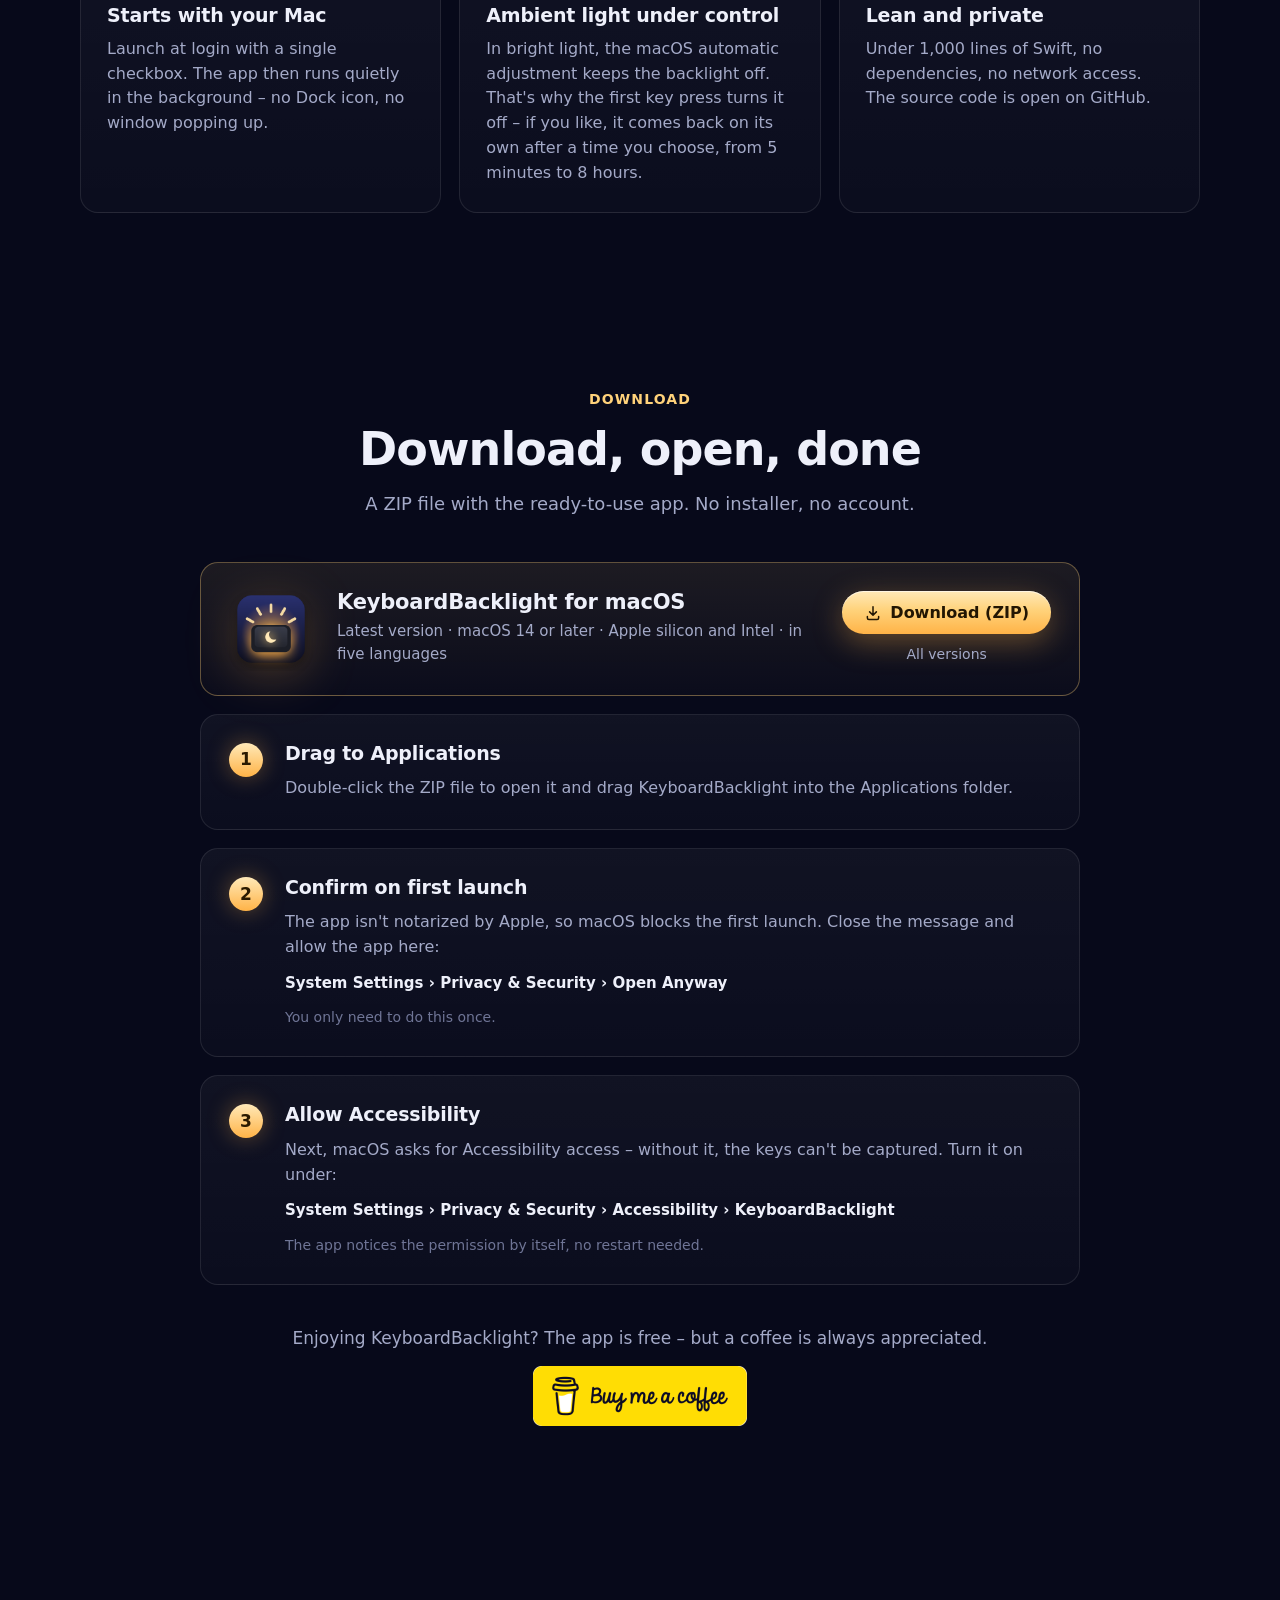
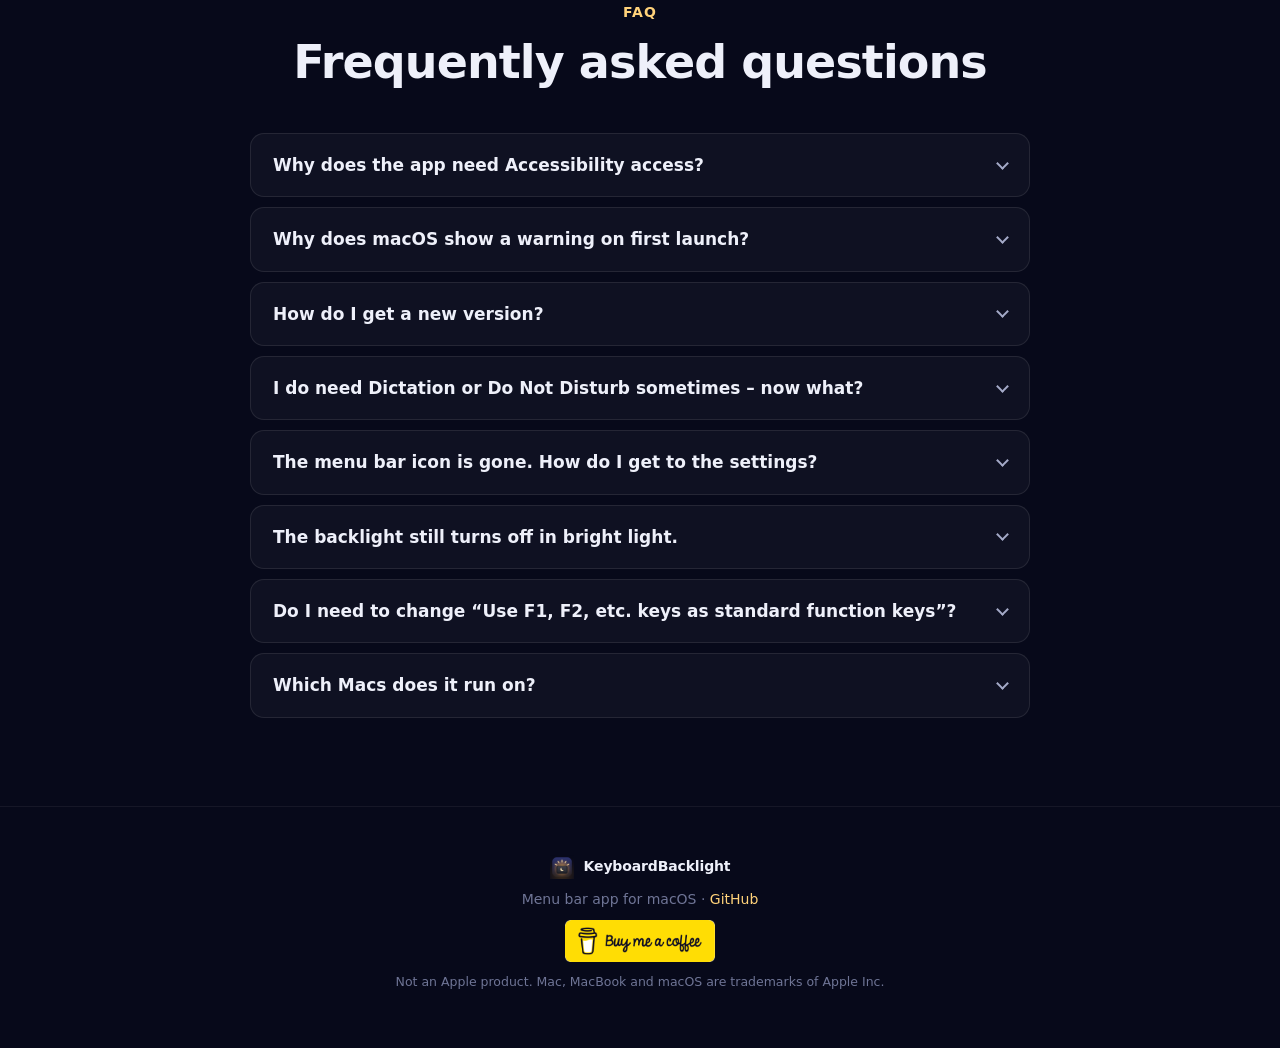
==== commit e6baa671: "Version 1.2: About window with Buy Me a Coffee link - "About" button in the menu opens a window with" ====
--- a/docs/en/index.html
+++ b/docs/en/index.html
@@ -180,9 +180,11 @@
             </div>
             <label class="check"><input type="checkbox" id="opt-login"><span class="box"></span>Launch at login</label>
 
+
             <hr>
 
             <div class="po-buttons po-footer">
+              <button type="button" class="mbtn" id="btn-about">About</button>
               <button type="button" class="mbtn" id="btn-quit">Quit</button>
             </div>
           </div>
@@ -327,6 +329,10 @@
           </div>
         </li>
       </ol>
+      <div class="support">
+        <p>Enjoying KeyboardBacklight? The app is free – but a coffee is always appreciated.</p>
+        <a class="bmc" href="https://buymeacoffee.com/achirus" target="_blank" rel="noopener"><img src="../img/buymeacoffee.png" alt="Buy me a coffee" width="214" height="60"></a>
+      </div>
     </div>
   </section>
 
@@ -379,6 +385,7 @@
   <div class="wrap footer-inner">
     <a class="brand" href="#top"><img src="../img/favicon-64.png" alt="" width="24" height="24"><span>KeyboardBacklight</span></a>
     <p>Menu bar app for macOS · <a href="https://github.com/achirus-code/KeyboardBacklight">GitHub</a></p>
+    <a class="bmc bmc-sm" href="https://buymeacoffee.com/achirus" target="_blank" rel="noopener"><img src="../img/buymeacoffee.png" alt="Buy me a coffee" width="150" height="42"></a>
     <p class="fine">Not an Apple product. Mac, MacBook and macOS are trademarks of Apple Inc.</p>
   </div>
 </footer>
--- a/docs/style.css
+++ b/docs/style.css
@@ -404,7 +404,7 @@
 .po-caption { color: #9a9aa3; font-size: 11px; }
 .po-indent { margin: 2px 0 0 20px; }
 .po-buttons { display: flex; gap: 8px; }
-.po-footer { justify-content: flex-end; }
+.po-footer { justify-content: space-between; }
 /* Unteroption „Wieder einschalten nach“ mit Aufklappmenü wie in macOS */
 .po-subopt { margin: -4px 0 0 20px; gap: 6px; }
 .po-select {
@@ -548,6 +548,14 @@
 .faq details[open] summary::after { transform: rotate(-135deg); margin-top: 4px; }
 .faq details p { padding: 0 22px 20px; color: var(--muted); }
 
+/* Kaffee-Hinweis unter den Installationsschritten */
+.support { display: flex; flex-direction: column; align-items: center; gap: 14px; margin-top: 40px; text-align: center; color: var(--muted); }
+/* Buy-Me-a-Coffee-Bild (gleiches Bild wie im About-Fenster der App) */
+.bmc { display: inline-block; line-height: 0; border-radius: 10px; transition: transform 0.15s, filter 0.15s; }
+.bmc img { display: block; width: 214px; height: auto; }
+.bmc:hover { transform: translateY(-1px); filter: brightness(1.05); }
+.bmc-sm img { width: 150px; }
+
 /* Footer */
 .footer { padding: 48px 0 56px; border-top: 1px solid rgb(255 255 255 / 0.06); color: var(--faint); font-size: 14px; }
 .footer-inner { display: flex; flex-direction: column; align-items: center; gap: 10px; text-align: center; }
